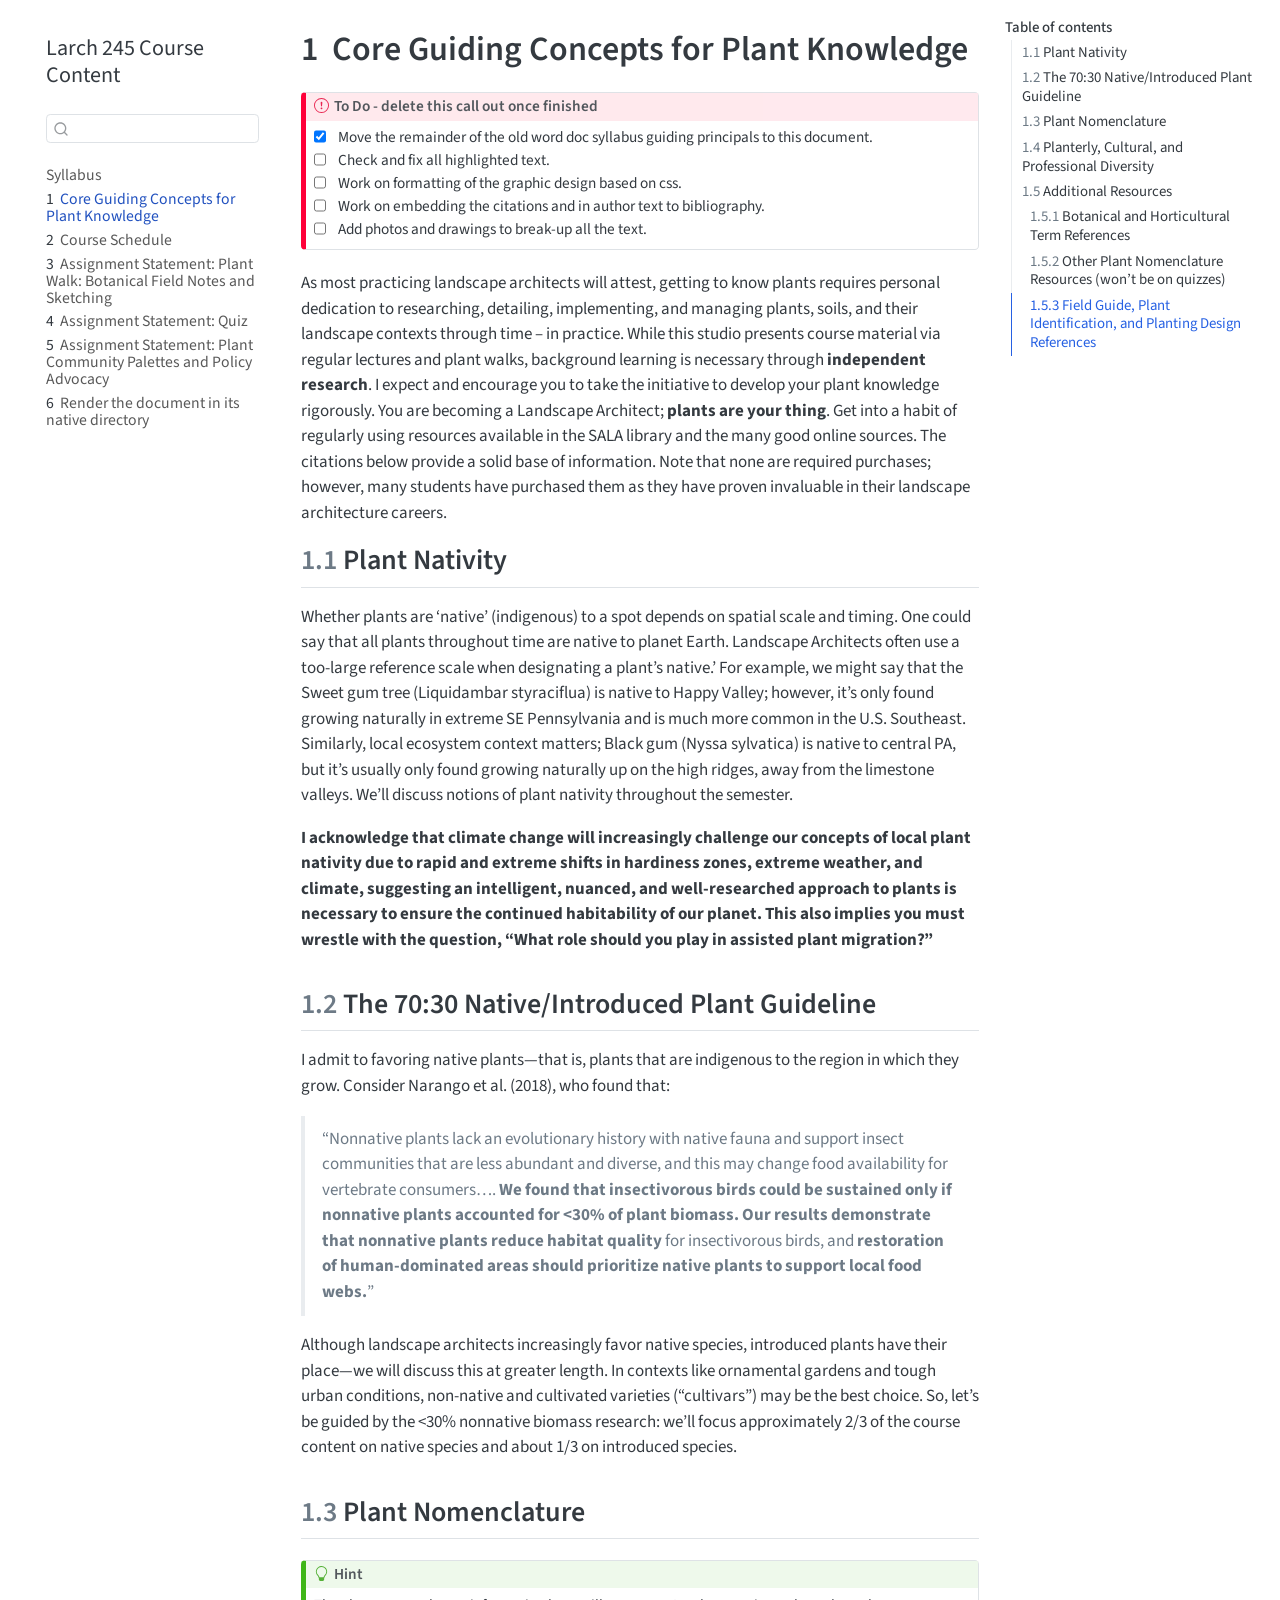
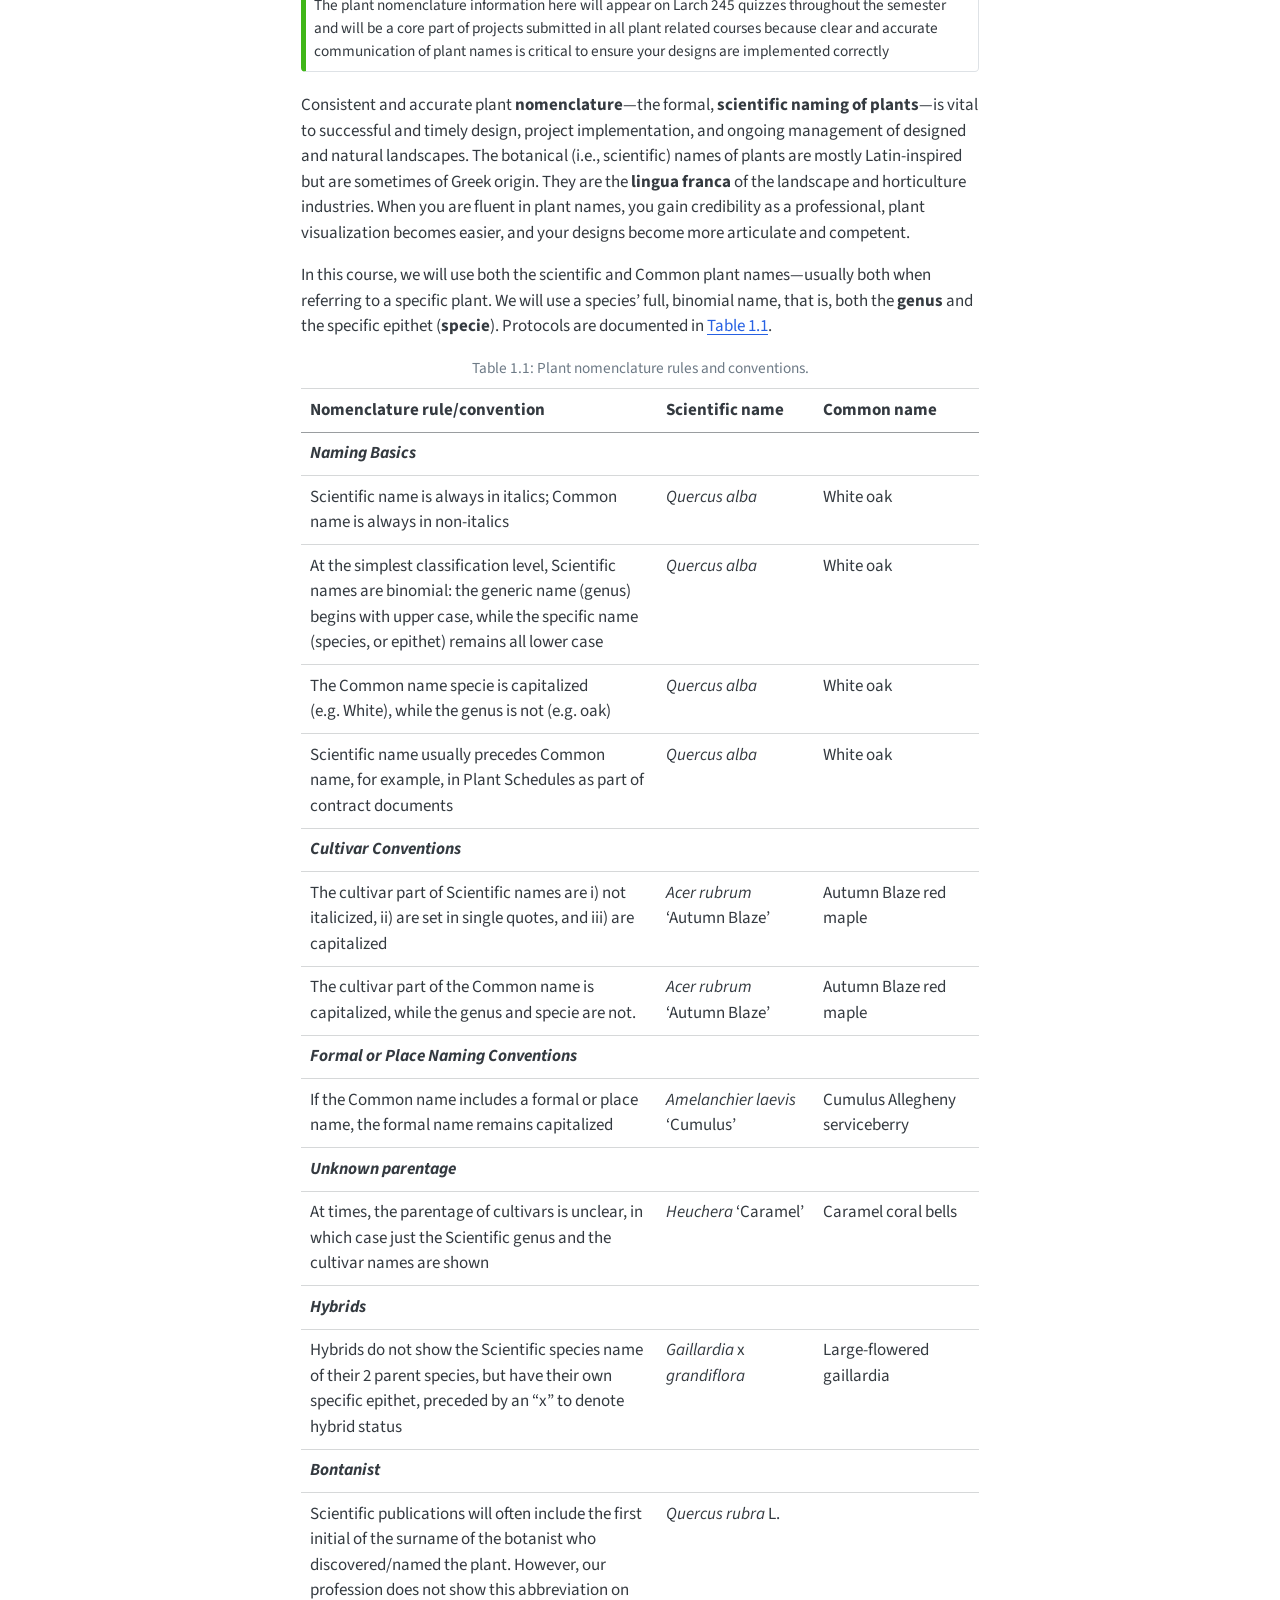
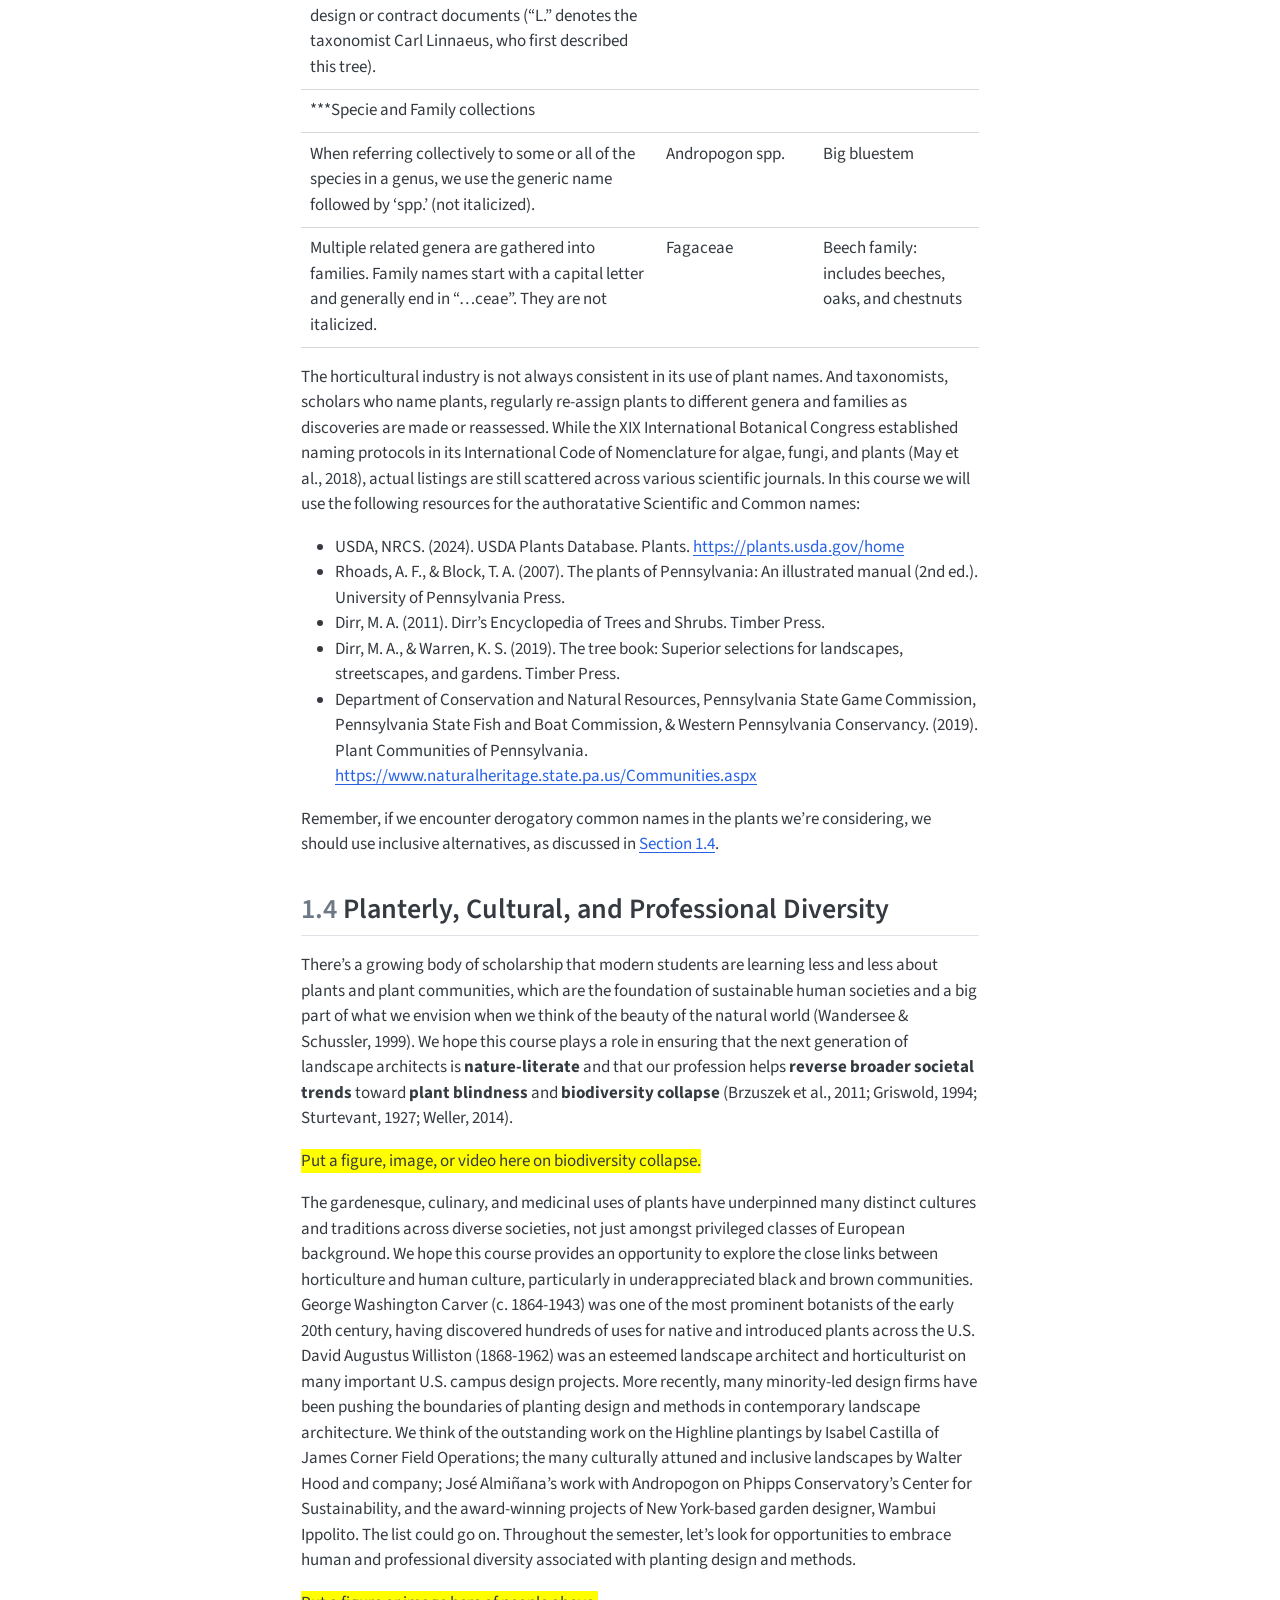
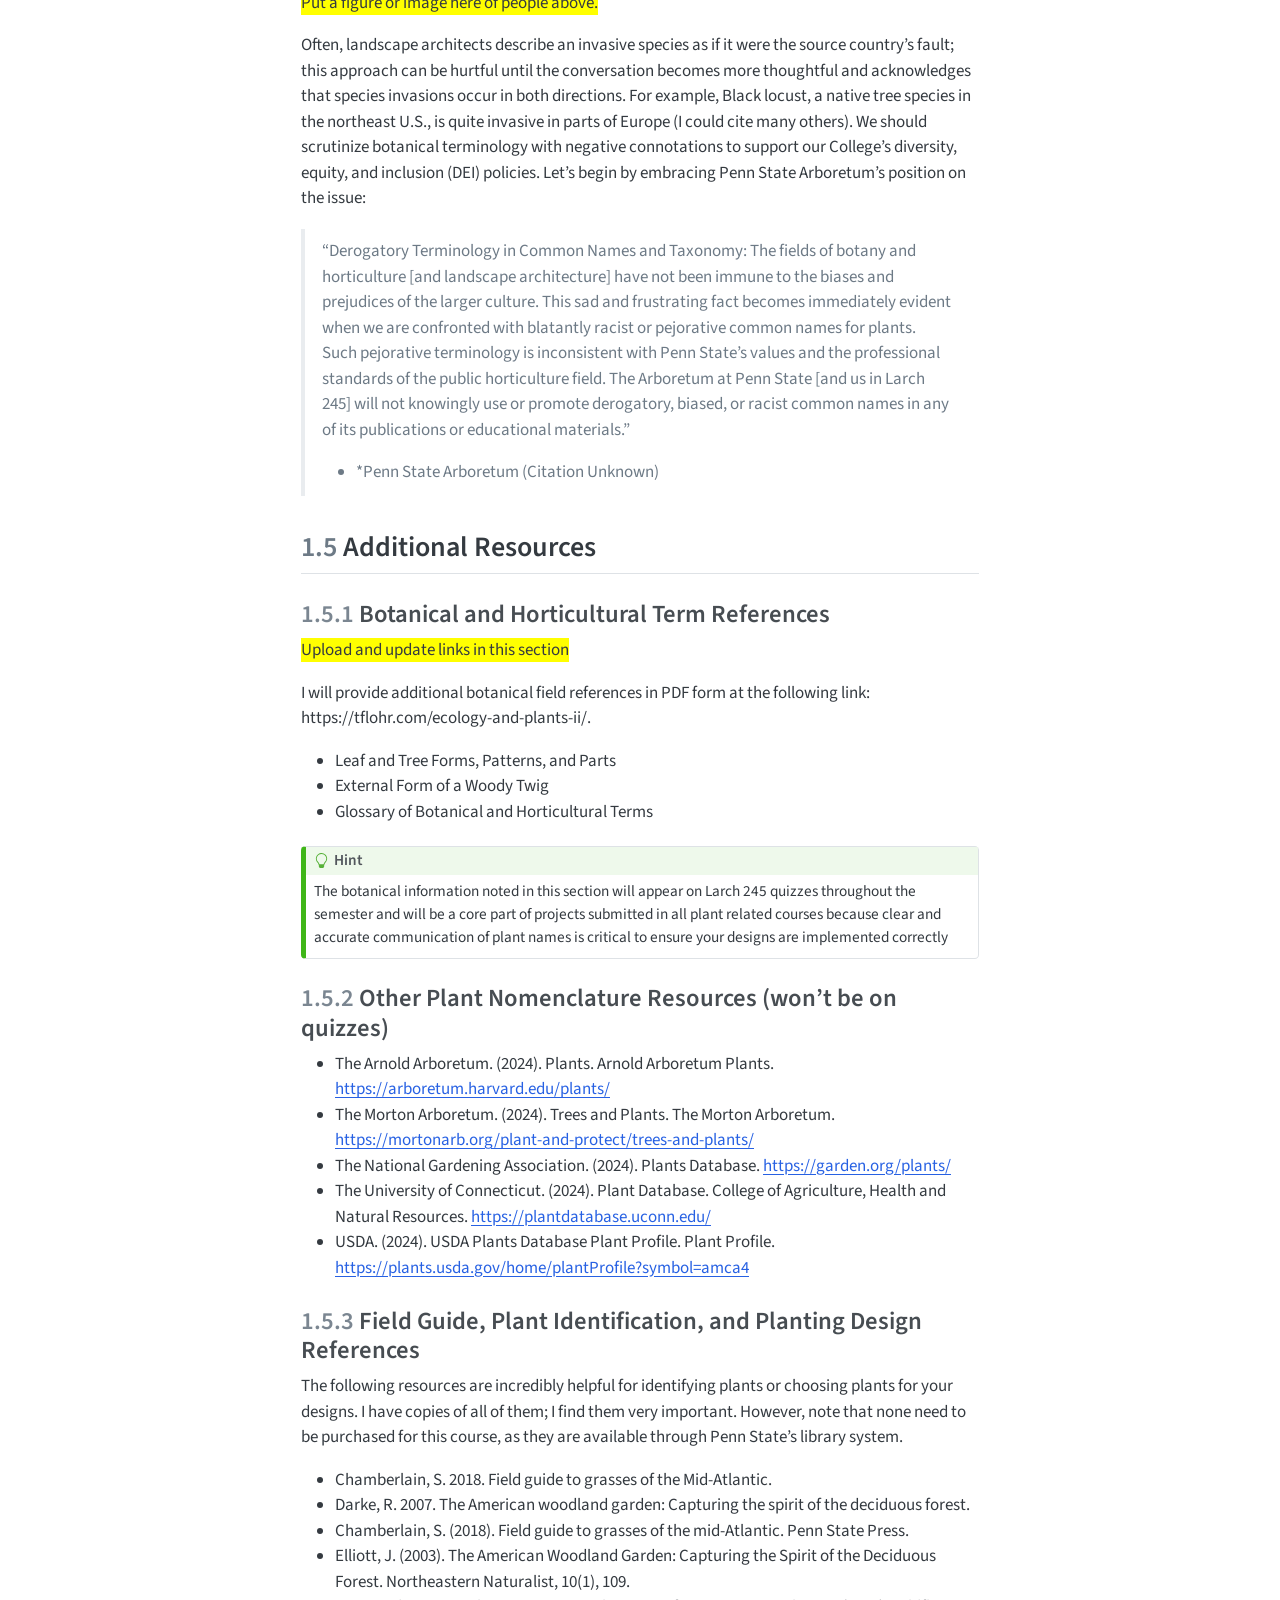
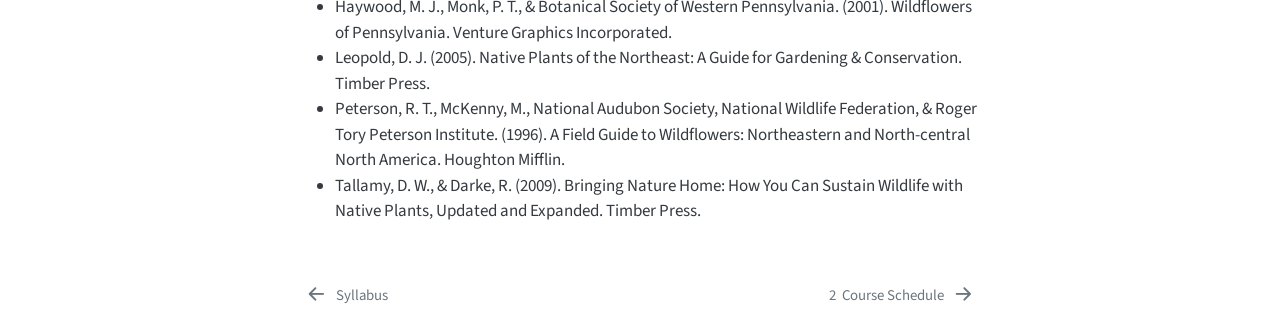
==== docs/01_core_plant_concepts.html @ ad5a3988 "Updated the gitignore to remove the docs folder" ====
<!DOCTYPE html>
<html xmlns="http://www.w3.org/1999/xhtml" lang="en" xml:lang="en"><head>

<meta charset="utf-8">
<meta name="generator" content="quarto-1.7.32">

<meta name="viewport" content="width=device-width, initial-scale=1.0, user-scalable=yes">


<title>1&nbsp; Core Guiding Concepts for Plant Knowledge – Larch 245: Ecology and Plants II (Fall 2026)</title>
<style>
code{white-space: pre-wrap;}
span.smallcaps{font-variant: small-caps;}
div.columns{display: flex; gap: min(4vw, 1.5em);}
div.column{flex: auto; overflow-x: auto;}
div.hanging-indent{margin-left: 1.5em; text-indent: -1.5em;}
ul.task-list{list-style: none;}
ul.task-list li input[type="checkbox"] {
  width: 0.8em;
  margin: 0 0.8em 0.2em -1em; /* quarto-specific, see https://github.com/quarto-dev/quarto-cli/issues/4556 */ 
  vertical-align: middle;
}
</style>


<script src="site_libs/quarto-nav/quarto-nav.js"></script>
<script src="site_libs/quarto-nav/headroom.min.js"></script>
<script src="site_libs/clipboard/clipboard.min.js"></script>
<script src="site_libs/quarto-search/autocomplete.umd.js"></script>
<script src="site_libs/quarto-search/fuse.min.js"></script>
<script src="site_libs/quarto-search/quarto-search.js"></script>
<meta name="quarto:offset" content="./">
<link href="./02_schedule.html" rel="next">
<link href="./index.html" rel="prev">
<script src="site_libs/quarto-html/quarto.js" type="module"></script>
<script src="site_libs/quarto-html/tabsets/tabsets.js" type="module"></script>
<script src="site_libs/quarto-html/popper.min.js"></script>
<script src="site_libs/quarto-html/tippy.umd.min.js"></script>
<script src="site_libs/quarto-html/anchor.min.js"></script>
<link href="site_libs/quarto-html/tippy.css" rel="stylesheet">
<link href="site_libs/quarto-html/quarto-syntax-highlighting-37eea08aefeeee20ff55810ff984fec1.css" rel="stylesheet" id="quarto-text-highlighting-styles">
<script src="site_libs/bootstrap/bootstrap.min.js"></script>
<link href="site_libs/bootstrap/bootstrap-icons.css" rel="stylesheet">
<link href="site_libs/bootstrap/bootstrap-485d01fc63b59abcd3ee1bf1e8e2748d.min.css" rel="stylesheet" append-hash="true" id="quarto-bootstrap" data-mode="light">
<script id="quarto-search-options" type="application/json">{
  "location": "sidebar",
  "copy-button": false,
  "collapse-after": 3,
  "panel-placement": "start",
  "type": "textbox",
  "limit": 50,
  "keyboard-shortcut": [
    "f",
    "/",
    "s"
  ],
  "show-item-context": false,
  "language": {
    "search-no-results-text": "No results",
    "search-matching-documents-text": "matching documents",
    "search-copy-link-title": "Copy link to search",
    "search-hide-matches-text": "Hide additional matches",
    "search-more-match-text": "more match in this document",
    "search-more-matches-text": "more matches in this document",
    "search-clear-button-title": "Clear",
    "search-text-placeholder": "",
    "search-detached-cancel-button-title": "Cancel",
    "search-submit-button-title": "Submit",
    "search-label": "Search"
  }
}</script>


</head>

<body class="nav-sidebar floating quarto-light">

<div id="quarto-search-results"></div>
  <header id="quarto-header" class="headroom fixed-top">
  <nav class="quarto-secondary-nav">
    <div class="container-fluid d-flex">
      <button type="button" class="quarto-btn-toggle btn" data-bs-toggle="collapse" role="button" data-bs-target=".quarto-sidebar-collapse-item" aria-controls="quarto-sidebar" aria-expanded="false" aria-label="Toggle sidebar navigation" onclick="if (window.quartoToggleHeadroom) { window.quartoToggleHeadroom(); }">
        <i class="bi bi-layout-text-sidebar-reverse"></i>
      </button>
        <nav class="quarto-page-breadcrumbs" aria-label="breadcrumb"><ol class="breadcrumb"><li class="breadcrumb-item"><a href="./01_core_plant_concepts.html"><span class="chapter-number">1</span>&nbsp; <span class="chapter-title">Core Guiding Concepts for Plant Knowledge</span></a></li></ol></nav>
        <a class="flex-grow-1" role="navigation" data-bs-toggle="collapse" data-bs-target=".quarto-sidebar-collapse-item" aria-controls="quarto-sidebar" aria-expanded="false" aria-label="Toggle sidebar navigation" onclick="if (window.quartoToggleHeadroom) { window.quartoToggleHeadroom(); }">      
        </a>
      <button type="button" class="btn quarto-search-button" aria-label="Search" onclick="window.quartoOpenSearch();">
        <i class="bi bi-search"></i>
      </button>
    </div>
  </nav>
</header>
<!-- content -->
<div id="quarto-content" class="quarto-container page-columns page-rows-contents page-layout-article">
<!-- sidebar -->
  <nav id="quarto-sidebar" class="sidebar collapse collapse-horizontal quarto-sidebar-collapse-item sidebar-navigation floating overflow-auto">
    <div class="pt-lg-2 mt-2 text-left sidebar-header">
    <div class="sidebar-title mb-0 py-0">
      <a href="./">Larch 245 Course Content</a> 
    </div>
      </div>
        <div class="mt-2 flex-shrink-0 align-items-center">
        <div class="sidebar-search">
        <div id="quarto-search" class="" title="Search"></div>
        </div>
        </div>
    <div class="sidebar-menu-container"> 
    <ul class="list-unstyled mt-1">
        <li class="sidebar-item">
  <div class="sidebar-item-container"> 
  <a href="./index.html" class="sidebar-item-text sidebar-link">
 <span class="menu-text">Syllabus</span></a>
  </div>
</li>
        <li class="sidebar-item">
  <div class="sidebar-item-container"> 
  <a href="./01_core_plant_concepts.html" class="sidebar-item-text sidebar-link active">
 <span class="menu-text"><span class="chapter-number">1</span>&nbsp; <span class="chapter-title">Core Guiding Concepts for Plant Knowledge</span></span></a>
  </div>
</li>
        <li class="sidebar-item">
  <div class="sidebar-item-container"> 
  <a href="./02_schedule.html" class="sidebar-item-text sidebar-link">
 <span class="menu-text"><span class="chapter-number">2</span>&nbsp; <span class="chapter-title">Course Schedule</span></span></a>
  </div>
</li>
        <li class="sidebar-item">
  <div class="sidebar-item-container"> 
  <a href="./03_assignment_statement_plant_walk.html" class="sidebar-item-text sidebar-link">
 <span class="menu-text"><span class="chapter-number">3</span>&nbsp; <span class="chapter-title">Assignment Statement: Plant Walk: Botanical Field Notes and Sketching</span></span></a>
  </div>
</li>
        <li class="sidebar-item">
  <div class="sidebar-item-container"> 
  <a href="./04_assignment_statement_quiz.html" class="sidebar-item-text sidebar-link">
 <span class="menu-text"><span class="chapter-number">4</span>&nbsp; <span class="chapter-title">Assignment Statement: Quiz</span></span></a>
  </div>
</li>
        <li class="sidebar-item">
  <div class="sidebar-item-container"> 
  <a href="./05_assignment_statement_plant_palette.html" class="sidebar-item-text sidebar-link">
 <span class="menu-text"><span class="chapter-number">5</span>&nbsp; <span class="chapter-title">Assignment Statement: Plant Community Palettes and Policy Advocacy</span></span></a>
  </div>
</li>
        <li class="sidebar-item">
  <div class="sidebar-item-container"> 
  <a href="./06_lecture_field_notes_and_sketching.html" class="sidebar-item-text sidebar-link">
 <span class="menu-text"><span class="chapter-number">6</span>&nbsp; <span class="chapter-title">Render the document in its native directory</span></span></a>
  </div>
</li>
    </ul>
    </div>
</nav>
<div id="quarto-sidebar-glass" class="quarto-sidebar-collapse-item" data-bs-toggle="collapse" data-bs-target=".quarto-sidebar-collapse-item"></div>
<!-- margin-sidebar -->
    <div id="quarto-margin-sidebar" class="sidebar margin-sidebar">
        <nav id="TOC" role="doc-toc" class="toc-active">
    <h2 id="toc-title">Table of contents</h2>
   
  <ul>
  <li><a href="#plant-nativity" id="toc-plant-nativity" class="nav-link active" data-scroll-target="#plant-nativity"><span class="header-section-number">1.1</span> Plant Nativity</a></li>
  <li><a href="#the-7030-nativeintroduced-plant-guideline" id="toc-the-7030-nativeintroduced-plant-guideline" class="nav-link" data-scroll-target="#the-7030-nativeintroduced-plant-guideline"><span class="header-section-number">1.2</span> The 70:30 Native/Introduced Plant Guideline</a></li>
  <li><a href="#plant-nomenclature" id="toc-plant-nomenclature" class="nav-link" data-scroll-target="#plant-nomenclature"><span class="header-section-number">1.3</span> Plant Nomenclature</a></li>
  <li><a href="#sec-dei" id="toc-sec-dei" class="nav-link" data-scroll-target="#sec-dei"><span class="header-section-number">1.4</span> Planterly, Cultural, and Professional Diversity</a></li>
  <li><a href="#additional-resources" id="toc-additional-resources" class="nav-link" data-scroll-target="#additional-resources"><span class="header-section-number">1.5</span> Additional Resources</a>
  <ul class="collapse">
  <li><a href="#botanical-and-horticultural-term-references" id="toc-botanical-and-horticultural-term-references" class="nav-link" data-scroll-target="#botanical-and-horticultural-term-references"><span class="header-section-number">1.5.1</span> Botanical and Horticultural Term References</a></li>
  <li><a href="#other-plant-nomenclature-resources-wont-be-on-quizzes" id="toc-other-plant-nomenclature-resources-wont-be-on-quizzes" class="nav-link" data-scroll-target="#other-plant-nomenclature-resources-wont-be-on-quizzes"><span class="header-section-number">1.5.2</span> Other Plant Nomenclature Resources (won’t be on quizzes)</a></li>
  <li><a href="#field-guide-plant-identification-and-planting-design-references" id="toc-field-guide-plant-identification-and-planting-design-references" class="nav-link" data-scroll-target="#field-guide-plant-identification-and-planting-design-references"><span class="header-section-number">1.5.3</span> Field Guide, Plant Identification, and Planting Design References</a></li>
  </ul></li>
  </ul>
</nav>
    </div>
<!-- main -->
<main class="content" id="quarto-document-content">

<header id="title-block-header" class="quarto-title-block default">
<div class="quarto-title">
<h1 class="title"><span class="chapter-number">1</span>&nbsp; <span class="chapter-title">Core Guiding Concepts for Plant Knowledge</span></h1>
</div>



<div class="quarto-title-meta">

    
  
    
  </div>
  


</header>


<!-- 01_core_plant_concepts.qmd -->
<div class="callout callout-style-default callout-important callout-titled">
<div class="callout-header d-flex align-content-center">
<div class="callout-icon-container">
<i class="callout-icon"></i>
</div>
<div class="callout-title-container flex-fill">
To Do - delete this call out once finished
</div>
</div>
<div class="callout-body-container callout-body">
<ul class="task-list">
<li><label><input type="checkbox" checked="">Move the remainder of the old word doc syllabus guiding principals to this document.</label></li>
<li><label><input type="checkbox">Check and fix all highlighted text.</label></li>
<li><label><input type="checkbox">Work on formatting of the graphic design based on css.</label></li>
<li><label><input type="checkbox">Work on embedding the citations and in author text to bibliography.</label></li>
<li><label><input type="checkbox">Add photos and drawings to break-up all the text.</label></li>
</ul>
</div>
</div>
<p>As most practicing landscape architects will attest, getting to know plants requires personal dedication to researching, detailing, implementing, and managing plants, soils, and their landscape contexts through time – in practice. While this studio presents course material via regular lectures and plant walks, background learning is necessary through <strong>independent research</strong>. I expect and encourage you to take the initiative to develop your plant knowledge rigorously. You are becoming a Landscape Architect; <strong>plants are your thing</strong>. Get into a habit of regularly using resources available in the SALA library and the many good online sources. The citations below provide a solid base of information. Note that none are required purchases; however, many students have purchased them as they have proven invaluable in their landscape architecture careers.</p>
<section id="plant-nativity" class="level2" data-number="1.1">
<h2 data-number="1.1" class="anchored" data-anchor-id="plant-nativity"><span class="header-section-number">1.1</span> Plant Nativity</h2>
<p>Whether plants are ‘native’ (indigenous) to a spot depends on spatial scale and timing. One could say that all plants throughout time are native to planet Earth. Landscape Architects often use a too-large reference scale when designating a plant’s native.’ For example, we might say that the Sweet gum tree (Liquidambar styraciflua) is native to Happy Valley; however, it’s only found growing naturally in extreme SE Pennsylvania and is much more common in the U.S. Southeast. Similarly, local ecosystem context matters; Black gum (Nyssa sylvatica) is native to central PA, but it’s usually only found growing naturally up on the high ridges, away from the limestone valleys. We’ll discuss notions of plant nativity throughout the semester.</p>
<p><strong>I acknowledge that climate change will increasingly challenge our concepts of local plant nativity due to rapid and extreme shifts in hardiness zones, extreme weather, and climate, suggesting an intelligent, nuanced, and well-researched approach to plants is necessary to ensure the continued habitability of our planet. This also implies you must wrestle with the question, “What role should you play in assisted plant migration?”</strong></p>
</section>
<section id="the-7030-nativeintroduced-plant-guideline" class="level2" data-number="1.2">
<h2 data-number="1.2" class="anchored" data-anchor-id="the-7030-nativeintroduced-plant-guideline"><span class="header-section-number">1.2</span> The 70:30 Native/Introduced Plant Guideline</h2>
<p>I admit to favoring native plants—that is, plants that are indigenous to the region in which they grow. Consider Narango et al.&nbsp;(2018), who found that:</p>
<blockquote class="blockquote">
<p>“Nonnative plants lack an evolutionary history with native fauna and support insect communities that are less abundant and diverse, and this may change food availability for vertebrate consumers…. <strong>We found that insectivorous birds could be sustained only if nonnative plants accounted for &lt;30% of plant biomass.</strong> <strong>Our results demonstrate that nonnative plants reduce habitat quality</strong> for insectivorous birds, and <strong>restoration of human-dominated areas should prioritize native plants to support local food webs.</strong>”</p>
</blockquote>
<p>Although landscape architects increasingly favor native species, introduced plants have their place—we will discuss this at greater length. In contexts like ornamental gardens and tough urban conditions, non-native and cultivated varieties (“cultivars”) may be the best choice. So, let’s be guided by the &lt;30% nonnative biomass research: we’ll focus approximately 2/3 of the course content on native species and about 1/3 on introduced species.</p>
</section>
<section id="plant-nomenclature" class="level2" data-number="1.3">
<h2 data-number="1.3" class="anchored" data-anchor-id="plant-nomenclature"><span class="header-section-number">1.3</span> Plant Nomenclature</h2>
<div class="callout callout-style-default callout-tip callout-titled">
<div class="callout-header d-flex align-content-center">
<div class="callout-icon-container">
<i class="callout-icon"></i>
</div>
<div class="callout-title-container flex-fill">
Hint
</div>
</div>
<div class="callout-body-container callout-body">
<p>The plant nomenclature information here will appear on Larch 245 quizzes throughout the semester and will be a core part of projects submitted in all plant related courses because clear and accurate communication of plant names is critical to ensure your designs are implemented correctly</p>
</div>
</div>
<p>Consistent and accurate plant <strong>nomenclature</strong>—the formal, <strong>scientific naming of plants</strong>—is vital to successful and timely design, project implementation, and ongoing management of designed and natural landscapes. The botanical (i.e., scientific) names of plants are mostly Latin-inspired but are sometimes of Greek origin. They are the <strong>lingua franca</strong> of the landscape and horticulture industries. When you are fluent in plant names, you gain credibility as a professional, plant visualization becomes easier, and your designs become more articulate and competent.</p>
<p>In this course, we will use both the scientific and Common plant names—usually both when referring to a specific plant. We will use a species’ full, binomial name, that is, both the <strong>genus</strong> and the specific epithet (<strong>specie</strong>). Protocols are documented in <a href="#tbl-nomenclature_conventions" class="quarto-xref">Table&nbsp;<span>1.1</span></a>.</p>
<div id="tbl-nomenclature_conventions" class="quarto-float quarto-figure quarto-figure-center anchored">
<figure class="quarto-float quarto-float-tbl figure">
<figcaption class="quarto-float-caption-top quarto-float-caption quarto-float-tbl" id="tbl-nomenclature_conventions-caption-0ceaefa1-69ba-4598-a22c-09a6ac19f8ca">
Table&nbsp;1.1: Plant nomenclature rules and conventions.
</figcaption>
<div aria-describedby="tbl-nomenclature_conventions-caption-0ceaefa1-69ba-4598-a22c-09a6ac19f8ca">
<table class="caption-top table">
<colgroup>
<col style="width: 52%">
<col style="width: 23%">
<col style="width: 24%">
</colgroup>
<thead>
<tr class="header">
<th style="text-align: left;">Nomenclature rule/convention</th>
<th style="text-align: left;">Scientific name</th>
<th style="text-align: left;">Common name</th>
</tr>
</thead>
<tbody>
<tr class="odd">
<td style="text-align: left;"><strong><em>Naming Basics</em></strong></td>
<td style="text-align: left;"></td>
<td style="text-align: left;"></td>
</tr>
<tr class="even">
<td style="text-align: left;">Scientific name is always in italics; Common name is always in non-italics</td>
<td style="text-align: left;"><em>Quercus alba</em></td>
<td style="text-align: left;">White oak</td>
</tr>
<tr class="odd">
<td style="text-align: left;">At the simplest classification level, Scientific names are binomial: the generic name (genus) begins with upper case, while the specific name (species, or epithet) remains all lower case</td>
<td style="text-align: left;"><em>Quercus alba</em></td>
<td style="text-align: left;">White oak</td>
</tr>
<tr class="even">
<td style="text-align: left;">The Common name specie is capitalized (e.g.&nbsp;White), while the genus is not (e.g.&nbsp;oak)</td>
<td style="text-align: left;"><em>Quercus alba</em></td>
<td style="text-align: left;">White oak</td>
</tr>
<tr class="odd">
<td style="text-align: left;">Scientific name usually precedes Common name, for example, in Plant Schedules as part of contract documents</td>
<td style="text-align: left;"><em>Quercus alba</em></td>
<td style="text-align: left;">White oak</td>
</tr>
<tr class="even">
<td style="text-align: left;"><strong><em>Cultivar Conventions</em></strong></td>
<td style="text-align: left;"></td>
<td style="text-align: left;"></td>
</tr>
<tr class="odd">
<td style="text-align: left;">The cultivar part of Scientific names are i) not italicized, ii) are set in single quotes, and iii) are capitalized</td>
<td style="text-align: left;"><em>Acer rubrum</em> ‘Autumn Blaze’</td>
<td style="text-align: left;">Autumn Blaze red maple</td>
</tr>
<tr class="even">
<td style="text-align: left;">The cultivar part of the Common name is capitalized, while the genus and specie are not.</td>
<td style="text-align: left;"><em>Acer rubrum</em> ‘Autumn Blaze’</td>
<td style="text-align: left;">Autumn Blaze red maple</td>
</tr>
<tr class="odd">
<td style="text-align: left;"><strong><em>Formal or Place Naming Conventions</em></strong></td>
<td style="text-align: left;"></td>
<td style="text-align: left;"></td>
</tr>
<tr class="even">
<td style="text-align: left;">If the Common name includes a formal or place name, the formal name remains capitalized</td>
<td style="text-align: left;"><em>Amelanchier laevis</em> ‘Cumulus’</td>
<td style="text-align: left;">Cumulus Allegheny serviceberry</td>
</tr>
<tr class="odd">
<td style="text-align: left;"><strong><em>Unknown parentage</em></strong></td>
<td style="text-align: left;"></td>
<td style="text-align: left;"></td>
</tr>
<tr class="even">
<td style="text-align: left;">At times, the parentage of cultivars is unclear, in which case just the Scientific genus and the cultivar names are shown</td>
<td style="text-align: left;"><em>Heuchera</em> ‘Caramel’</td>
<td style="text-align: left;">Caramel coral bells</td>
</tr>
<tr class="odd">
<td style="text-align: left;"><strong><em>Hybrids</em></strong></td>
<td style="text-align: left;"></td>
<td style="text-align: left;"></td>
</tr>
<tr class="even">
<td style="text-align: left;">Hybrids do not show the Scientific species name of their 2 parent species, but have their own specific epithet, preceded by an “x” to denote hybrid status</td>
<td style="text-align: left;"><em>Gaillardia</em> x <em>grandiflora</em></td>
<td style="text-align: left;">Large-flowered gaillardia</td>
</tr>
<tr class="odd">
<td style="text-align: left;"><strong><em>Bontanist</em></strong></td>
<td style="text-align: left;"></td>
<td style="text-align: left;"></td>
</tr>
<tr class="even">
<td style="text-align: left;">Scientific publications will often include the first initial of the surname of the botanist who discovered/named the plant. However, our profession does not show this abbreviation on design or contract documents (“L.” denotes the taxonomist Carl Linnaeus, who first described this tree).</td>
<td style="text-align: left;"><em>Quercus rubra</em> L.</td>
<td style="text-align: left;"></td>
</tr>
<tr class="odd">
<td style="text-align: left;">***Specie and Family collections</td>
<td style="text-align: left;"></td>
<td style="text-align: left;"></td>
</tr>
<tr class="even">
<td style="text-align: left;">When referring collectively to some or all of the species in a genus, we use the generic name followed by ‘spp.’ (not italicized).</td>
<td style="text-align: left;">Andropogon spp.</td>
<td style="text-align: left;">Big bluestem</td>
</tr>
<tr class="odd">
<td style="text-align: left;">Multiple related genera are gathered into families. Family names start with a capital letter and generally end in “…ceae”. They are not italicized.</td>
<td style="text-align: left;">Fagaceae</td>
<td style="text-align: left;">Beech family: includes beeches, oaks, and chestnuts</td>
</tr>
</tbody>
</table>
</div>
</figure>
</div>
<p>The horticultural industry is not always consistent in its use of plant names. And taxonomists, scholars who name plants, regularly re-assign plants to different genera and families as discoveries are made or reassessed. While the XIX International Botanical Congress established naming protocols in its International Code of Nomenclature for algae, fungi, and plants (May et al., 2018), actual listings are still scattered across various scientific journals. In this course we will use the following resources for the authoratative Scientific and Common names:</p>
<ul>
<li>USDA, NRCS. (2024). USDA Plants Database. Plants. <a href="https://plants.usda.gov/home" target="_blank">https://plants.usda.gov/home</a></li>
<li>Rhoads, A. F., &amp; Block, T. A. (2007). The plants of Pennsylvania: An illustrated manual (2nd ed.). University of Pennsylvania Press.</li>
<li>Dirr, M. A. (2011). Dirr’s Encyclopedia of Trees and Shrubs. Timber Press.</li>
<li>Dirr, M. A., &amp; Warren, K. S. (2019). The tree book: Superior selections for landscapes, streetscapes, and gardens. Timber Press.</li>
<li>Department of Conservation and Natural Resources, Pennsylvania State Game Commission, Pennsylvania State Fish and Boat Commission, &amp; Western Pennsylvania Conservancy. (2019). Plant Communities of Pennsylvania. <a href="https://www.naturalheritage.state.pa.us/Communities.aspx" target="_blank">https://www.naturalheritage.state.pa.us/Communities.aspx</a></li>
</ul>
<p>Remember, if we encounter derogatory common names in the plants we’re considering, we should use inclusive alternatives, as discussed in <a href="#sec-dei" class="quarto-xref"><span>Section 1.4</span></a>.</p>
</section>
<section id="sec-dei" class="level2" data-number="1.4">
<h2 data-number="1.4" class="anchored" data-anchor-id="sec-dei"><span class="header-section-number">1.4</span> Planterly, Cultural, and Professional Diversity</h2>
<p>There’s a growing body of scholarship that modern students are learning less and less about plants and plant communities, which are the foundation of sustainable human societies and a big part of what we envision when we think of the beauty of the natural world (Wandersee &amp; Schussler, 1999). We hope this course plays a role in ensuring that the next generation of landscape architects is <strong>nature-literate</strong> and that our profession helps <strong>reverse broader societal trends</strong> toward <strong>plant blindness</strong> and <strong>biodiversity collapse</strong> (Brzuszek et al., 2011; Griswold, 1994; Sturtevant, 1927; Weller, 2014).</p>
<p><span style="background-color: yellow;">Put a figure, image, or video here on biodiversity collapse.</span></p>
<p>The gardenesque, culinary, and medicinal uses of plants have underpinned many distinct cultures and traditions across diverse societies, not just amongst privileged classes of European background. We hope this course provides an opportunity to explore the close links between horticulture and human culture, particularly in underappreciated black and brown communities. George Washington Carver (c.&nbsp;1864-1943) was one of the most prominent botanists of the early 20th century, having discovered hundreds of uses for native and introduced plants across the U.S. David Augustus Williston (1868-1962) was an esteemed landscape architect and horticulturist on many important U.S. campus design projects. More recently, many minority-led design firms have been pushing the boundaries of planting design and methods in contemporary landscape architecture. We think of the outstanding work on the Highline plantings by Isabel Castilla of James Corner Field Operations; the many culturally attuned and inclusive landscapes by Walter Hood and company; José Almiñana’s work with Andropogon on Phipps Conservatory’s Center for Sustainability, and the award-winning projects of New York-based garden designer, Wambui Ippolito. The list could go on. Throughout the semester, let’s look for opportunities to embrace human and professional diversity associated with planting design and methods.</p>
<p><span style="background-color: yellow;">Put a figure or image here of people above.</span></p>
<p>Often, landscape architects describe an invasive species as if it were the source country’s fault; this approach can be hurtful until the conversation becomes more thoughtful and acknowledges that species invasions occur in both directions. For example, Black locust, a native tree species in the northeast U.S., is quite invasive in parts of Europe (I could cite many others). We should scrutinize botanical terminology with negative connotations to support our College’s diversity, equity, and inclusion (DEI) policies. Let’s begin by embracing Penn State Arboretum’s position on the issue:</p>
<blockquote class="blockquote">
<p>“Derogatory Terminology in Common Names and Taxonomy: The fields of botany and horticulture [and landscape architecture] have not been immune to the biases and prejudices of the larger culture. This sad and frustrating fact becomes immediately evident when we are confronted with blatantly racist or pejorative common names for plants. Such pejorative terminology is inconsistent with Penn State’s values and the professional standards of the public horticulture field. The Arboretum at Penn State [and us in Larch 245] will not knowingly use or promote derogatory, biased, or racist common names in any of its publications or educational materials.”</p>
<ul>
<li>*Penn State Arboretum (Citation Unknown)</li>
</ul>
</blockquote>
</section>
<section id="additional-resources" class="level2" data-number="1.5">
<h2 data-number="1.5" class="anchored" data-anchor-id="additional-resources"><span class="header-section-number">1.5</span> Additional Resources</h2>
<section id="botanical-and-horticultural-term-references" class="level3" data-number="1.5.1">
<h3 data-number="1.5.1" class="anchored" data-anchor-id="botanical-and-horticultural-term-references"><span class="header-section-number">1.5.1</span> Botanical and Horticultural Term References</h3>
<p><span style="background-color: yellow;">Upload and update links in this section</span></p>
<p>I will provide additional botanical field references in PDF form at the following link: https://tflohr.com/ecology-and-plants-ii/.</p>
<ul>
<li>Leaf and Tree Forms, Patterns, and Parts</li>
<li>External Form of a Woody Twig</li>
<li>Glossary of Botanical and Horticultural Terms</li>
</ul>
<div class="callout callout-style-default callout-tip callout-titled">
<div class="callout-header d-flex align-content-center">
<div class="callout-icon-container">
<i class="callout-icon"></i>
</div>
<div class="callout-title-container flex-fill">
Hint
</div>
</div>
<div class="callout-body-container callout-body">
<p>The botanical information noted in this section will appear on Larch 245 quizzes throughout the semester and will be a core part of projects submitted in all plant related courses because clear and accurate communication of plant names is critical to ensure your designs are implemented correctly</p>
</div>
</div>
</section>
<section id="other-plant-nomenclature-resources-wont-be-on-quizzes" class="level3" data-number="1.5.2">
<h3 data-number="1.5.2" class="anchored" data-anchor-id="other-plant-nomenclature-resources-wont-be-on-quizzes"><span class="header-section-number">1.5.2</span> Other Plant Nomenclature Resources (won’t be on quizzes)</h3>
<ul>
<li>The Arnold Arboretum. (2024). Plants. Arnold Arboretum Plants. <a href="https://arboretum.harvard.edu/plants/" target="_blank">https://arboretum.harvard.edu/plants/</a></li>
<li>The Morton Arboretum. (2024). Trees and Plants. The Morton Arboretum. <a href="https://mortonarb.org/plant-and-protect/trees-and-plants/" target="_blank">https://mortonarb.org/plant-and-protect/trees-and-plants/</a></li>
<li>The National Gardening Association. (2024). Plants Database. <a href="https://garden.org/plants/" target="_blank">https://garden.org/plants/</a></li>
<li>The University of Connecticut. (2024). Plant Database. College of Agriculture, Health and Natural Resources. <a href="https://plantdatabase.uconn.edu/" target="_blank">https://plantdatabase.uconn.edu/</a></li>
<li>USDA. (2024). USDA Plants Database Plant Profile. Plant Profile. <a href="https://plants.usda.gov/home/plantProfile?symbol=amca4" target="_blanks">https://plants.usda.gov/home/plantProfile?symbol=amca4</a></li>
</ul>
</section>
<section id="field-guide-plant-identification-and-planting-design-references" class="level3" data-number="1.5.3">
<h3 data-number="1.5.3" class="anchored" data-anchor-id="field-guide-plant-identification-and-planting-design-references"><span class="header-section-number">1.5.3</span> Field Guide, Plant Identification, and Planting Design References</h3>
<p>The following resources are incredibly helpful for identifying plants or choosing plants for your designs. I have copies of all of them; I find them very important. However, note that none need to be purchased for this course, as they are available through Penn State’s library system.</p>
<ul>
<li>Chamberlain, S. 2018. Field guide to grasses of the Mid-Atlantic.</li>
<li>Darke, R. 2007. The American woodland garden: Capturing the spirit of the deciduous forest.</li>
<li>Chamberlain, S. (2018). Field guide to grasses of the mid-Atlantic. Penn State Press.</li>
<li>Elliott, J. (2003). The American Woodland Garden: Capturing the Spirit of the Deciduous Forest. Northeastern Naturalist, 10(1), 109.</li>
<li>Haywood, M. J., Monk, P. T., &amp; Botanical Society of Western Pennsylvania. (2001). Wildflowers of Pennsylvania. Venture Graphics Incorporated.</li>
<li>Leopold, D. J. (2005). Native Plants of the Northeast: A Guide for Gardening &amp; Conservation. Timber Press.</li>
<li>Peterson, R. T., McKenny, M., National Audubon Society, National Wildlife Federation, &amp; Roger Tory Peterson Institute. (1996). A Field Guide to Wildflowers: Northeastern and North-central North America. Houghton Mifflin.</li>
<li>Tallamy, D. W., &amp; Darke, R. (2009). Bringing Nature Home: How You Can Sustain Wildlife with Native Plants, Updated and Expanded. Timber Press.</li>
</ul>


</section>
</section>

</main> <!-- /main -->
<script id="quarto-html-after-body" type="application/javascript">
  window.document.addEventListener("DOMContentLoaded", function (event) {
    const icon = "";
    const anchorJS = new window.AnchorJS();
    anchorJS.options = {
      placement: 'right',
      icon: icon
    };
    anchorJS.add('.anchored');
    const isCodeAnnotation = (el) => {
      for (const clz of el.classList) {
        if (clz.startsWith('code-annotation-')) {                     
          return true;
        }
      }
      return false;
    }
    const onCopySuccess = function(e) {
      // button target
      const button = e.trigger;
      // don't keep focus
      button.blur();
      // flash "checked"
      button.classList.add('code-copy-button-checked');
      var currentTitle = button.getAttribute("title");
      button.setAttribute("title", "Copied!");
      let tooltip;
      if (window.bootstrap) {
        button.setAttribute("data-bs-toggle", "tooltip");
        button.setAttribute("data-bs-placement", "left");
        button.setAttribute("data-bs-title", "Copied!");
        tooltip = new bootstrap.Tooltip(button, 
          { trigger: "manual", 
            customClass: "code-copy-button-tooltip",
            offset: [0, -8]});
        tooltip.show();    
      }
      setTimeout(function() {
        if (tooltip) {
          tooltip.hide();
          button.removeAttribute("data-bs-title");
          button.removeAttribute("data-bs-toggle");
          button.removeAttribute("data-bs-placement");
        }
        button.setAttribute("title", currentTitle);
        button.classList.remove('code-copy-button-checked');
      }, 1000);
      // clear code selection
      e.clearSelection();
    }
    const getTextToCopy = function(trigger) {
        const codeEl = trigger.previousElementSibling.cloneNode(true);
        for (const childEl of codeEl.children) {
          if (isCodeAnnotation(childEl)) {
            childEl.remove();
          }
        }
        return codeEl.innerText;
    }
    const clipboard = new window.ClipboardJS('.code-copy-button:not([data-in-quarto-modal])', {
      text: getTextToCopy
    });
    clipboard.on('success', onCopySuccess);
    if (window.document.getElementById('quarto-embedded-source-code-modal')) {
      const clipboardModal = new window.ClipboardJS('.code-copy-button[data-in-quarto-modal]', {
        text: getTextToCopy,
        container: window.document.getElementById('quarto-embedded-source-code-modal')
      });
      clipboardModal.on('success', onCopySuccess);
    }
      var localhostRegex = new RegExp(/^(?:http|https):\/\/localhost\:?[0-9]*\//);
      var mailtoRegex = new RegExp(/^mailto:/);
        var filterRegex = new RegExp('/' + window.location.host + '/');
      var isInternal = (href) => {
          return filterRegex.test(href) || localhostRegex.test(href) || mailtoRegex.test(href);
      }
      // Inspect non-navigation links and adorn them if external
     var links = window.document.querySelectorAll('a[href]:not(.nav-link):not(.navbar-brand):not(.toc-action):not(.sidebar-link):not(.sidebar-item-toggle):not(.pagination-link):not(.no-external):not([aria-hidden]):not(.dropdown-item):not(.quarto-navigation-tool):not(.about-link)');
      for (var i=0; i<links.length; i++) {
        const link = links[i];
        if (!isInternal(link.href)) {
          // undo the damage that might have been done by quarto-nav.js in the case of
          // links that we want to consider external
          if (link.dataset.originalHref !== undefined) {
            link.href = link.dataset.originalHref;
          }
        }
      }
    function tippyHover(el, contentFn, onTriggerFn, onUntriggerFn) {
      const config = {
        allowHTML: true,
        maxWidth: 500,
        delay: 100,
        arrow: false,
        appendTo: function(el) {
            return el.parentElement;
        },
        interactive: true,
        interactiveBorder: 10,
        theme: 'quarto',
        placement: 'bottom-start',
      };
      if (contentFn) {
        config.content = contentFn;
      }
      if (onTriggerFn) {
        config.onTrigger = onTriggerFn;
      }
      if (onUntriggerFn) {
        config.onUntrigger = onUntriggerFn;
      }
      window.tippy(el, config); 
    }
    const noterefs = window.document.querySelectorAll('a[role="doc-noteref"]');
    for (var i=0; i<noterefs.length; i++) {
      const ref = noterefs[i];
      tippyHover(ref, function() {
        // use id or data attribute instead here
        let href = ref.getAttribute('data-footnote-href') || ref.getAttribute('href');
        try { href = new URL(href).hash; } catch {}
        const id = href.replace(/^#\/?/, "");
        const note = window.document.getElementById(id);
        if (note) {
          return note.innerHTML;
        } else {
          return "";
        }
      });
    }
    const xrefs = window.document.querySelectorAll('a.quarto-xref');
    const processXRef = (id, note) => {
      // Strip column container classes
      const stripColumnClz = (el) => {
        el.classList.remove("page-full", "page-columns");
        if (el.children) {
          for (const child of el.children) {
            stripColumnClz(child);
          }
        }
      }
      stripColumnClz(note)
      if (id === null || id.startsWith('sec-')) {
        // Special case sections, only their first couple elements
        const container = document.createElement("div");
        if (note.children && note.children.length > 2) {
          container.appendChild(note.children[0].cloneNode(true));
          for (let i = 1; i < note.children.length; i++) {
            const child = note.children[i];
            if (child.tagName === "P" && child.innerText === "") {
              continue;
            } else {
              container.appendChild(child.cloneNode(true));
              break;
            }
          }
          if (window.Quarto?.typesetMath) {
            window.Quarto.typesetMath(container);
          }
          return container.innerHTML
        } else {
          if (window.Quarto?.typesetMath) {
            window.Quarto.typesetMath(note);
          }
          return note.innerHTML;
        }
      } else {
        // Remove any anchor links if they are present
        const anchorLink = note.querySelector('a.anchorjs-link');
        if (anchorLink) {
          anchorLink.remove();
        }
        if (window.Quarto?.typesetMath) {
          window.Quarto.typesetMath(note);
        }
        if (note.classList.contains("callout")) {
          return note.outerHTML;
        } else {
          return note.innerHTML;
        }
      }
    }
    for (var i=0; i<xrefs.length; i++) {
      const xref = xrefs[i];
      tippyHover(xref, undefined, function(instance) {
        instance.disable();
        let url = xref.getAttribute('href');
        let hash = undefined; 
        if (url.startsWith('#')) {
          hash = url;
        } else {
          try { hash = new URL(url).hash; } catch {}
        }
        if (hash) {
          const id = hash.replace(/^#\/?/, "");
          const note = window.document.getElementById(id);
          if (note !== null) {
            try {
              const html = processXRef(id, note.cloneNode(true));
              instance.setContent(html);
            } finally {
              instance.enable();
              instance.show();
            }
          } else {
            // See if we can fetch this
            fetch(url.split('#')[0])
            .then(res => res.text())
            .then(html => {
              const parser = new DOMParser();
              const htmlDoc = parser.parseFromString(html, "text/html");
              const note = htmlDoc.getElementById(id);
              if (note !== null) {
                const html = processXRef(id, note);
                instance.setContent(html);
              } 
            }).finally(() => {
              instance.enable();
              instance.show();
            });
          }
        } else {
          // See if we can fetch a full url (with no hash to target)
          // This is a special case and we should probably do some content thinning / targeting
          fetch(url)
          .then(res => res.text())
          .then(html => {
            const parser = new DOMParser();
            const htmlDoc = parser.parseFromString(html, "text/html");
            const note = htmlDoc.querySelector('main.content');
            if (note !== null) {
              // This should only happen for chapter cross references
              // (since there is no id in the URL)
              // remove the first header
              if (note.children.length > 0 && note.children[0].tagName === "HEADER") {
                note.children[0].remove();
              }
              const html = processXRef(null, note);
              instance.setContent(html);
            } 
          }).finally(() => {
            instance.enable();
            instance.show();
          });
        }
      }, function(instance) {
      });
    }
        let selectedAnnoteEl;
        const selectorForAnnotation = ( cell, annotation) => {
          let cellAttr = 'data-code-cell="' + cell + '"';
          let lineAttr = 'data-code-annotation="' +  annotation + '"';
          const selector = 'span[' + cellAttr + '][' + lineAttr + ']';
          return selector;
        }
        const selectCodeLines = (annoteEl) => {
          const doc = window.document;
          const targetCell = annoteEl.getAttribute("data-target-cell");
          const targetAnnotation = annoteEl.getAttribute("data-target-annotation");
          const annoteSpan = window.document.querySelector(selectorForAnnotation(targetCell, targetAnnotation));
          const lines = annoteSpan.getAttribute("data-code-lines").split(",");
          const lineIds = lines.map((line) => {
            return targetCell + "-" + line;
          })
          let top = null;
          let height = null;
          let parent = null;
          if (lineIds.length > 0) {
              //compute the position of the single el (top and bottom and make a div)
              const el = window.document.getElementById(lineIds[0]);
              top = el.offsetTop;
              height = el.offsetHeight;
              parent = el.parentElement.parentElement;
            if (lineIds.length > 1) {
              const lastEl = window.document.getElementById(lineIds[lineIds.length - 1]);
              const bottom = lastEl.offsetTop + lastEl.offsetHeight;
              height = bottom - top;
            }
            if (top !== null && height !== null && parent !== null) {
              // cook up a div (if necessary) and position it 
              let div = window.document.getElementById("code-annotation-line-highlight");
              if (div === null) {
                div = window.document.createElement("div");
                div.setAttribute("id", "code-annotation-line-highlight");
                div.style.position = 'absolute';
                parent.appendChild(div);
              }
              div.style.top = top - 2 + "px";
              div.style.height = height + 4 + "px";
              div.style.left = 0;
              let gutterDiv = window.document.getElementById("code-annotation-line-highlight-gutter");
              if (gutterDiv === null) {
                gutterDiv = window.document.createElement("div");
                gutterDiv.setAttribute("id", "code-annotation-line-highlight-gutter");
                gutterDiv.style.position = 'absolute';
                const codeCell = window.document.getElementById(targetCell);
                const gutter = codeCell.querySelector('.code-annotation-gutter');
                gutter.appendChild(gutterDiv);
              }
              gutterDiv.style.top = top - 2 + "px";
              gutterDiv.style.height = height + 4 + "px";
            }
            selectedAnnoteEl = annoteEl;
          }
        };
        const unselectCodeLines = () => {
          const elementsIds = ["code-annotation-line-highlight", "code-annotation-line-highlight-gutter"];
          elementsIds.forEach((elId) => {
            const div = window.document.getElementById(elId);
            if (div) {
              div.remove();
            }
          });
          selectedAnnoteEl = undefined;
        };
          // Handle positioning of the toggle
      window.addEventListener(
        "resize",
        throttle(() => {
          elRect = undefined;
          if (selectedAnnoteEl) {
            selectCodeLines(selectedAnnoteEl);
          }
        }, 10)
      );
      function throttle(fn, ms) {
      let throttle = false;
      let timer;
        return (...args) => {
          if(!throttle) { // first call gets through
              fn.apply(this, args);
              throttle = true;
          } else { // all the others get throttled
              if(timer) clearTimeout(timer); // cancel #2
              timer = setTimeout(() => {
                fn.apply(this, args);
                timer = throttle = false;
              }, ms);
          }
        };
      }
        // Attach click handler to the DT
        const annoteDls = window.document.querySelectorAll('dt[data-target-cell]');
        for (const annoteDlNode of annoteDls) {
          annoteDlNode.addEventListener('click', (event) => {
            const clickedEl = event.target;
            if (clickedEl !== selectedAnnoteEl) {
              unselectCodeLines();
              const activeEl = window.document.querySelector('dt[data-target-cell].code-annotation-active');
              if (activeEl) {
                activeEl.classList.remove('code-annotation-active');
              }
              selectCodeLines(clickedEl);
              clickedEl.classList.add('code-annotation-active');
            } else {
              // Unselect the line
              unselectCodeLines();
              clickedEl.classList.remove('code-annotation-active');
            }
          });
        }
    const findCites = (el) => {
      const parentEl = el.parentElement;
      if (parentEl) {
        const cites = parentEl.dataset.cites;
        if (cites) {
          return {
            el,
            cites: cites.split(' ')
          };
        } else {
          return findCites(el.parentElement)
        }
      } else {
        return undefined;
      }
    };
    var bibliorefs = window.document.querySelectorAll('a[role="doc-biblioref"]');
    for (var i=0; i<bibliorefs.length; i++) {
      const ref = bibliorefs[i];
      const citeInfo = findCites(ref);
      if (citeInfo) {
        tippyHover(citeInfo.el, function() {
          var popup = window.document.createElement('div');
          citeInfo.cites.forEach(function(cite) {
            var citeDiv = window.document.createElement('div');
            citeDiv.classList.add('hanging-indent');
            citeDiv.classList.add('csl-entry');
            var biblioDiv = window.document.getElementById('ref-' + cite);
            if (biblioDiv) {
              citeDiv.innerHTML = biblioDiv.innerHTML;
            }
            popup.appendChild(citeDiv);
          });
          return popup.innerHTML;
        });
      }
    }
  });
  </script>
<nav class="page-navigation">
  <div class="nav-page nav-page-previous">
      <a href="./index.html" class="pagination-link" aria-label="Syllabus">
        <i class="bi bi-arrow-left-short"></i> <span class="nav-page-text">Syllabus</span>
      </a>          
  </div>
  <div class="nav-page nav-page-next">
      <a href="./02_schedule.html" class="pagination-link" aria-label="Course Schedule">
        <span class="nav-page-text"><span class="chapter-number">2</span>&nbsp; <span class="chapter-title">Course Schedule</span></span> <i class="bi bi-arrow-right-short"></i>
      </a>
  </div>
</nav>
</div> <!-- /content -->




</body></html>
---- docs/site_libs/quarto-html/tippy.css ----
.tippy-box[data-animation=fade][data-state=hidden]{opacity:0}[data-tippy-root]{max-width:calc(100vw - 10px)}.tippy-box{position:relative;background-color:#333;color:#fff;border-radius:4px;font-size:14px;line-height:1.4;white-space:normal;outline:0;transition-property:transform,visibility,opacity}.tippy-box[data-placement^=top]>.tippy-arrow{bottom:0}.tippy-box[data-placement^=top]>.tippy-arrow:before{bottom:-7px;left:0;border-width:8px 8px 0;border-top-color:initial;transform-origin:center top}.tippy-box[data-placement^=bottom]>.tippy-arrow{top:0}.tippy-box[data-placement^=bottom]>.tippy-arrow:before{top:-7px;left:0;border-width:0 8px 8px;border-bottom-color:initial;transform-origin:center bottom}.tippy-box[data-placement^=left]>.tippy-arrow{right:0}.tippy-box[data-placement^=left]>.tippy-arrow:before{border-width:8px 0 8px 8px;border-left-color:initial;right:-7px;transform-origin:center left}.tippy-box[data-placement^=right]>.tippy-arrow{left:0}.tippy-box[data-placement^=right]>.tippy-arrow:before{left:-7px;border-width:8px 8px 8px 0;border-right-color:initial;transform-origin:center right}.tippy-box[data-inertia][data-state=visible]{transition-timing-function:cubic-bezier(.54,1.5,.38,1.11)}.tippy-arrow{width:16px;height:16px;color:#333}.tippy-arrow:before{content:"";position:absolute;border-color:transparent;border-style:solid}.tippy-content{position:relative;padding:5px 9px;z-index:1}
---- docs/site_libs/quarto-html/quarto-syntax-highlighting-37eea08aefeeee20ff55810ff984fec1.css ----
/* quarto syntax highlight colors */
:root {
  --quarto-hl-ot-color: #003B4F;
  --quarto-hl-at-color: #657422;
  --quarto-hl-ss-color: #20794D;
  --quarto-hl-an-color: #5E5E5E;
  --quarto-hl-fu-color: #4758AB;
  --quarto-hl-st-color: #20794D;
  --quarto-hl-cf-color: #003B4F;
  --quarto-hl-op-color: #5E5E5E;
  --quarto-hl-er-color: #AD0000;
  --quarto-hl-bn-color: #AD0000;
  --quarto-hl-al-color: #AD0000;
  --quarto-hl-va-color: #111111;
  --quarto-hl-bu-color: inherit;
  --quarto-hl-ex-color: inherit;
  --quarto-hl-pp-color: #AD0000;
  --quarto-hl-in-color: #5E5E5E;
  --quarto-hl-vs-color: #20794D;
  --quarto-hl-wa-color: #5E5E5E;
  --quarto-hl-do-color: #5E5E5E;
  --quarto-hl-im-color: #00769E;
  --quarto-hl-ch-color: #20794D;
  --quarto-hl-dt-color: #AD0000;
  --quarto-hl-fl-color: #AD0000;
  --quarto-hl-co-color: #5E5E5E;
  --quarto-hl-cv-color: #5E5E5E;
  --quarto-hl-cn-color: #8f5902;
  --quarto-hl-sc-color: #5E5E5E;
  --quarto-hl-dv-color: #AD0000;
  --quarto-hl-kw-color: #003B4F;
}

/* other quarto variables */
:root {
  --quarto-font-monospace: SFMono-Regular, Menlo, Monaco, Consolas, "Liberation Mono", "Courier New", monospace;
}

/* syntax highlight based on Pandoc's rules */
pre > code.sourceCode > span {
  color: #003B4F;
}

code.sourceCode > span {
  color: #003B4F;
}

div.sourceCode,
div.sourceCode pre.sourceCode {
  color: #003B4F;
}

/* Normal */
code span {
  color: #003B4F;
}

/* Alert */
code span.al {
  color: #AD0000;
  font-style: inherit;
}

/* Annotation */
code span.an {
  color: #5E5E5E;
  font-style: inherit;
}

/* Attribute */
code span.at {
  color: #657422;
  font-style: inherit;
}

/* BaseN */
code span.bn {
  color: #AD0000;
  font-style: inherit;
}

/* BuiltIn */
code span.bu {
  font-style: inherit;
}

/* ControlFlow */
code span.cf {
  color: #003B4F;
  font-weight: bold;
  font-style: inherit;
}

/* Char */
code span.ch {
  color: #20794D;
  font-style: inherit;
}

/* Constant */
code span.cn {
  color: #8f5902;
  font-style: inherit;
}

/* Comment */
code span.co {
  color: #5E5E5E;
  font-style: inherit;
}

/* CommentVar */
code span.cv {
  color: #5E5E5E;
  font-style: italic;
}

/* Documentation */
code span.do {
  color: #5E5E5E;
  font-style: italic;
}

/* DataType */
code span.dt {
  color: #AD0000;
  font-style: inherit;
}

/* DecVal */
code span.dv {
  color: #AD0000;
  font-style: inherit;
}

/* Error */
code span.er {
  color: #AD0000;
  font-style: inherit;
}

/* Extension */
code span.ex {
  font-style: inherit;
}

/* Float */
code span.fl {
  color: #AD0000;
  font-style: inherit;
}

/* Function */
code span.fu {
  color: #4758AB;
  font-style: inherit;
}

/* Import */
code span.im {
  color: #00769E;
  font-style: inherit;
}

/* Information */
code span.in {
  color: #5E5E5E;
  font-style: inherit;
}

/* Keyword */
code span.kw {
  color: #003B4F;
  font-weight: bold;
  font-style: inherit;
}

/* Operator */
code span.op {
  color: #5E5E5E;
  font-style: inherit;
}

/* Other */
code span.ot {
  color: #003B4F;
  font-style: inherit;
}

/* Preprocessor */
code span.pp {
  color: #AD0000;
  font-style: inherit;
}

/* SpecialChar */
code span.sc {
  color: #5E5E5E;
  font-style: inherit;
}

/* SpecialString */
code span.ss {
  color: #20794D;
  font-style: inherit;
}

/* String */
code span.st {
  color: #20794D;
  font-style: inherit;
}

/* Variable */
code span.va {
  color: #111111;
  font-style: inherit;
}

/* VerbatimString */
code span.vs {
  color: #20794D;
  font-style: inherit;
}

/* Warning */
code span.wa {
  color: #5E5E5E;
  font-style: italic;
}

.prevent-inlining {
  content: "</";
}

/*# sourceMappingURL=27d3d809615f7771493d095567f04340.css.map */
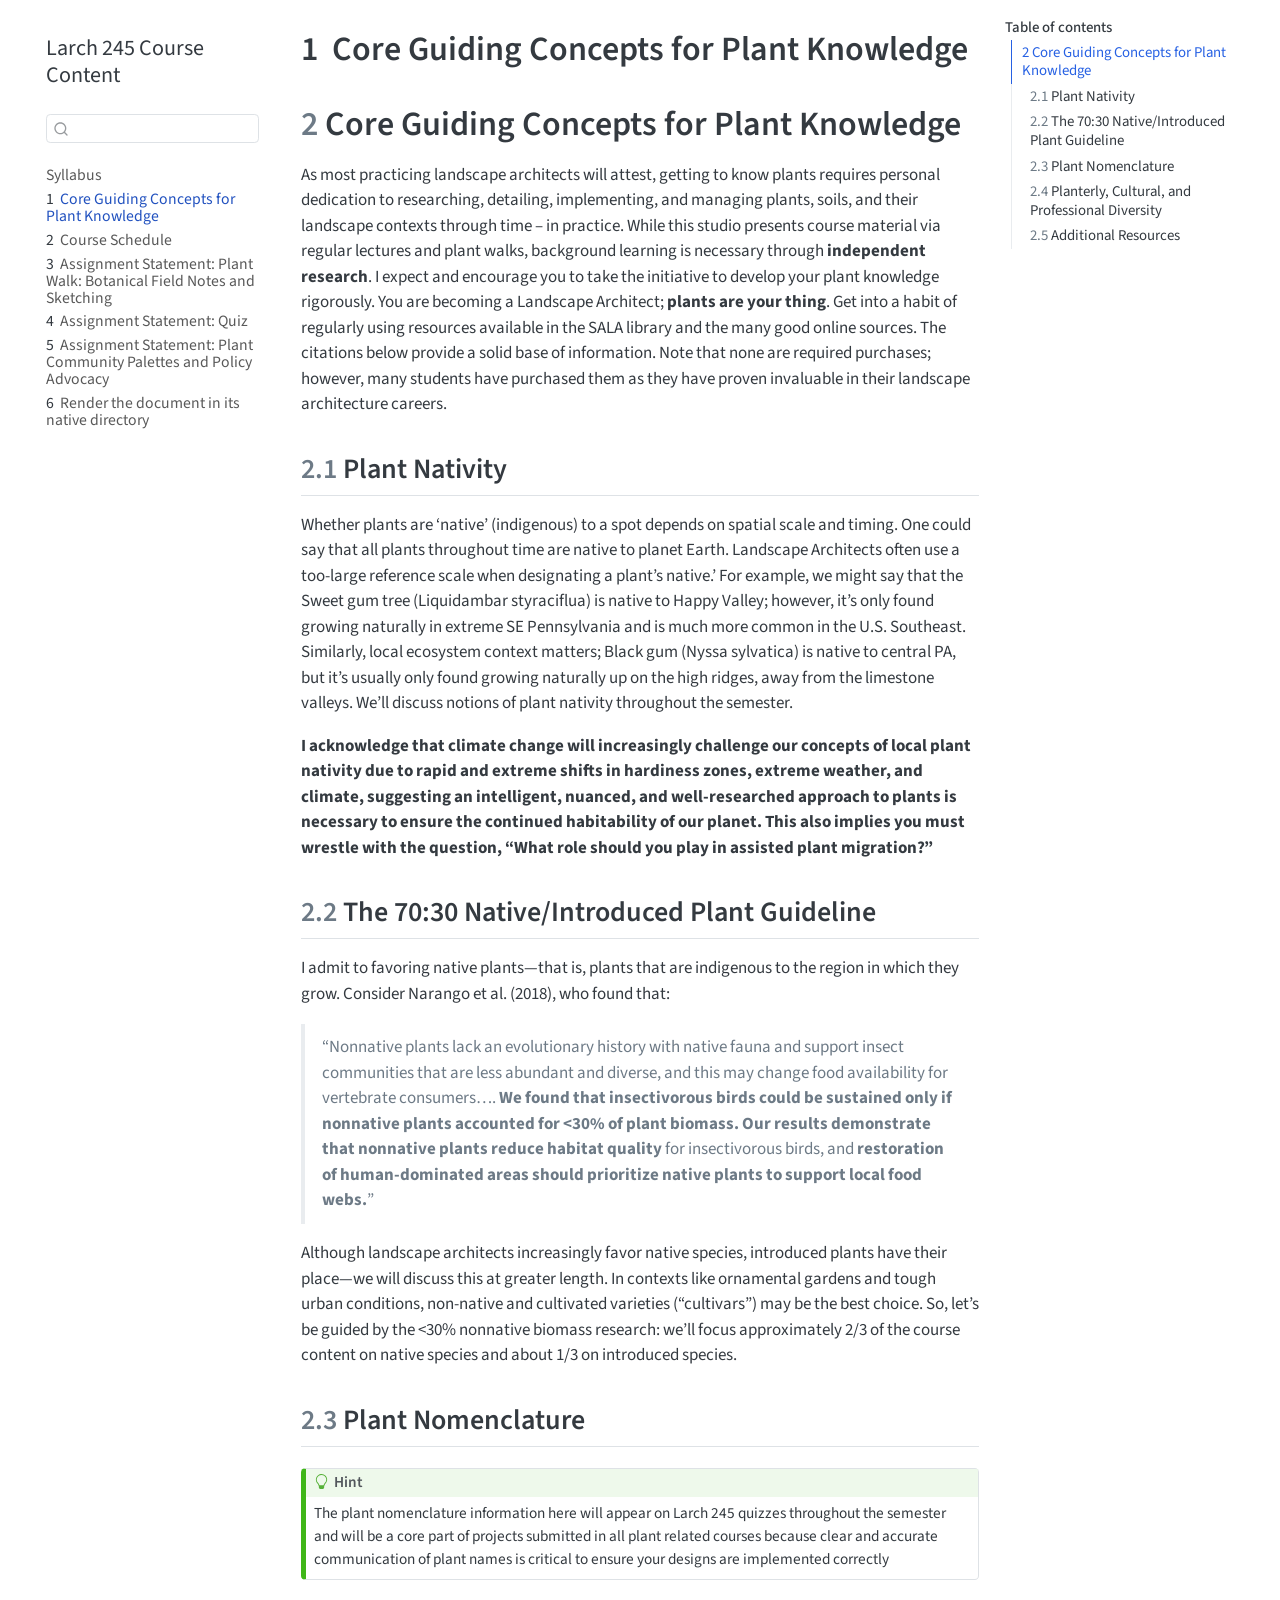
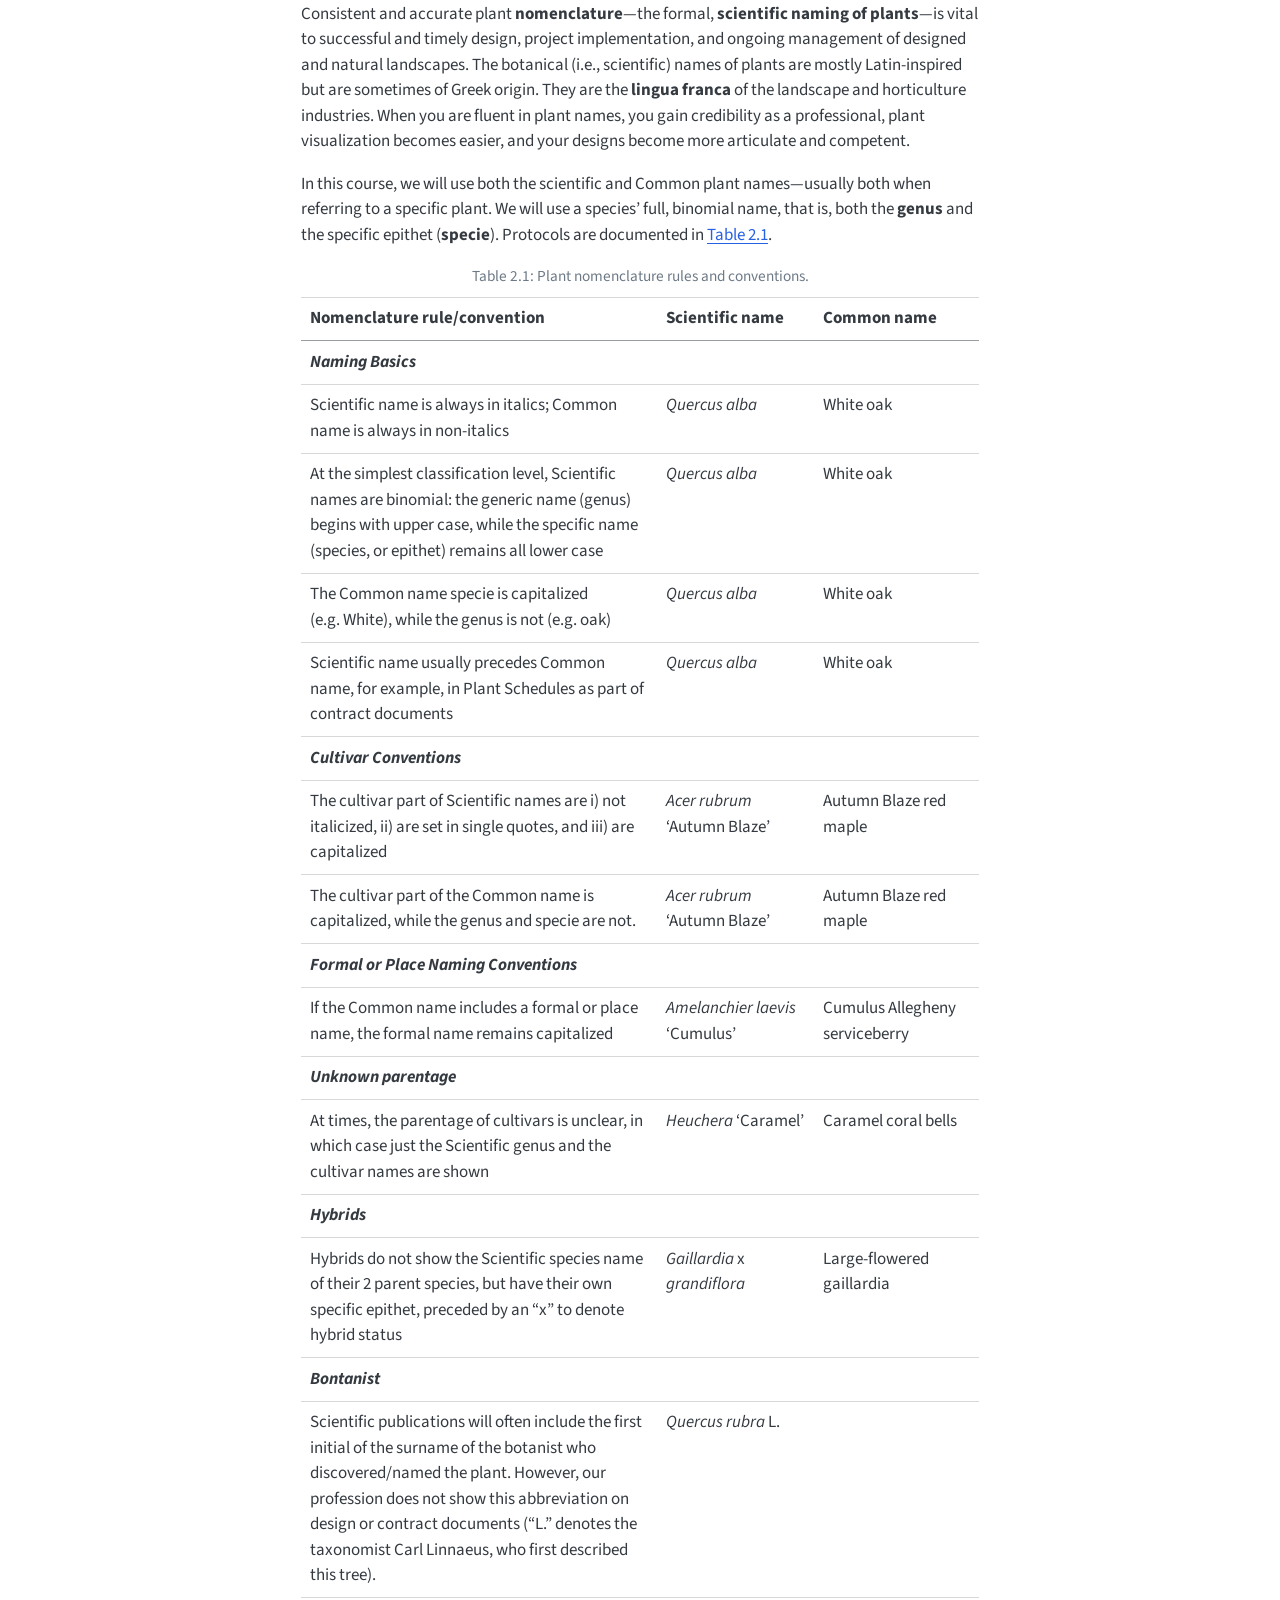
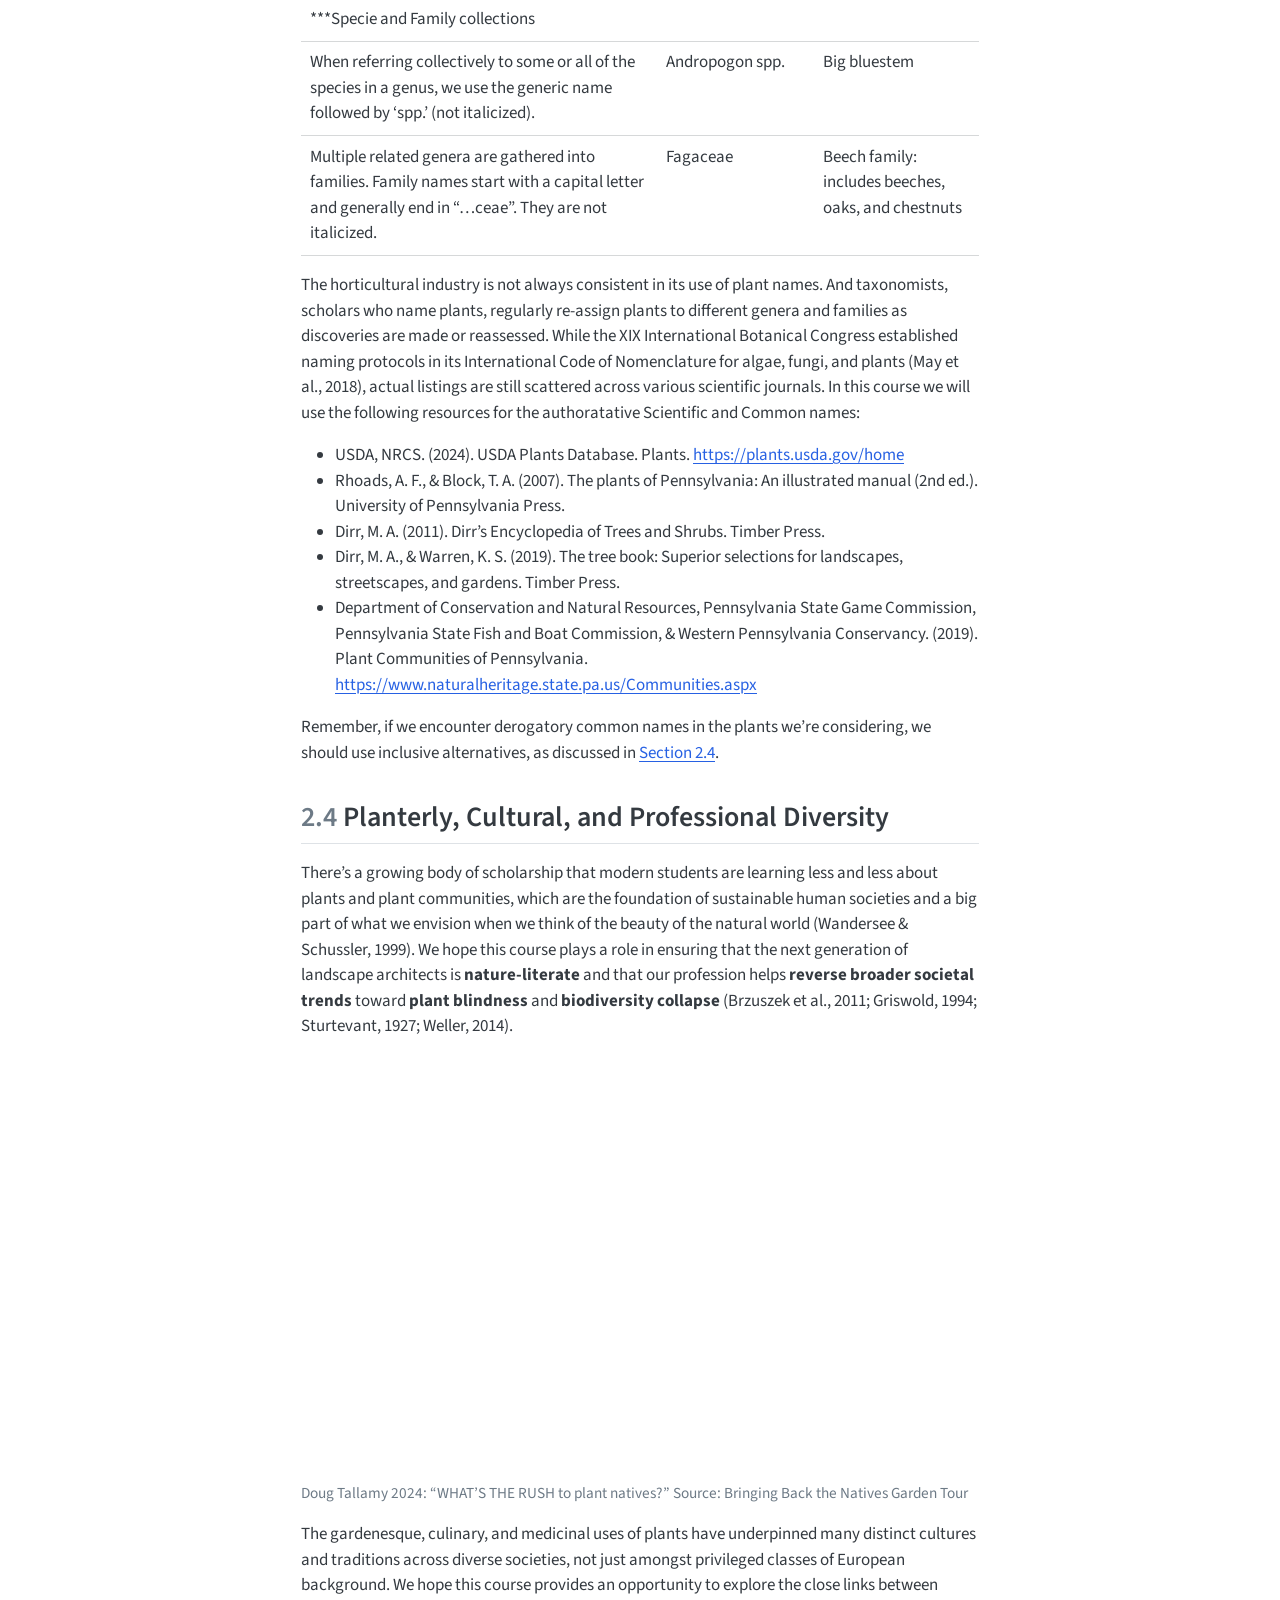
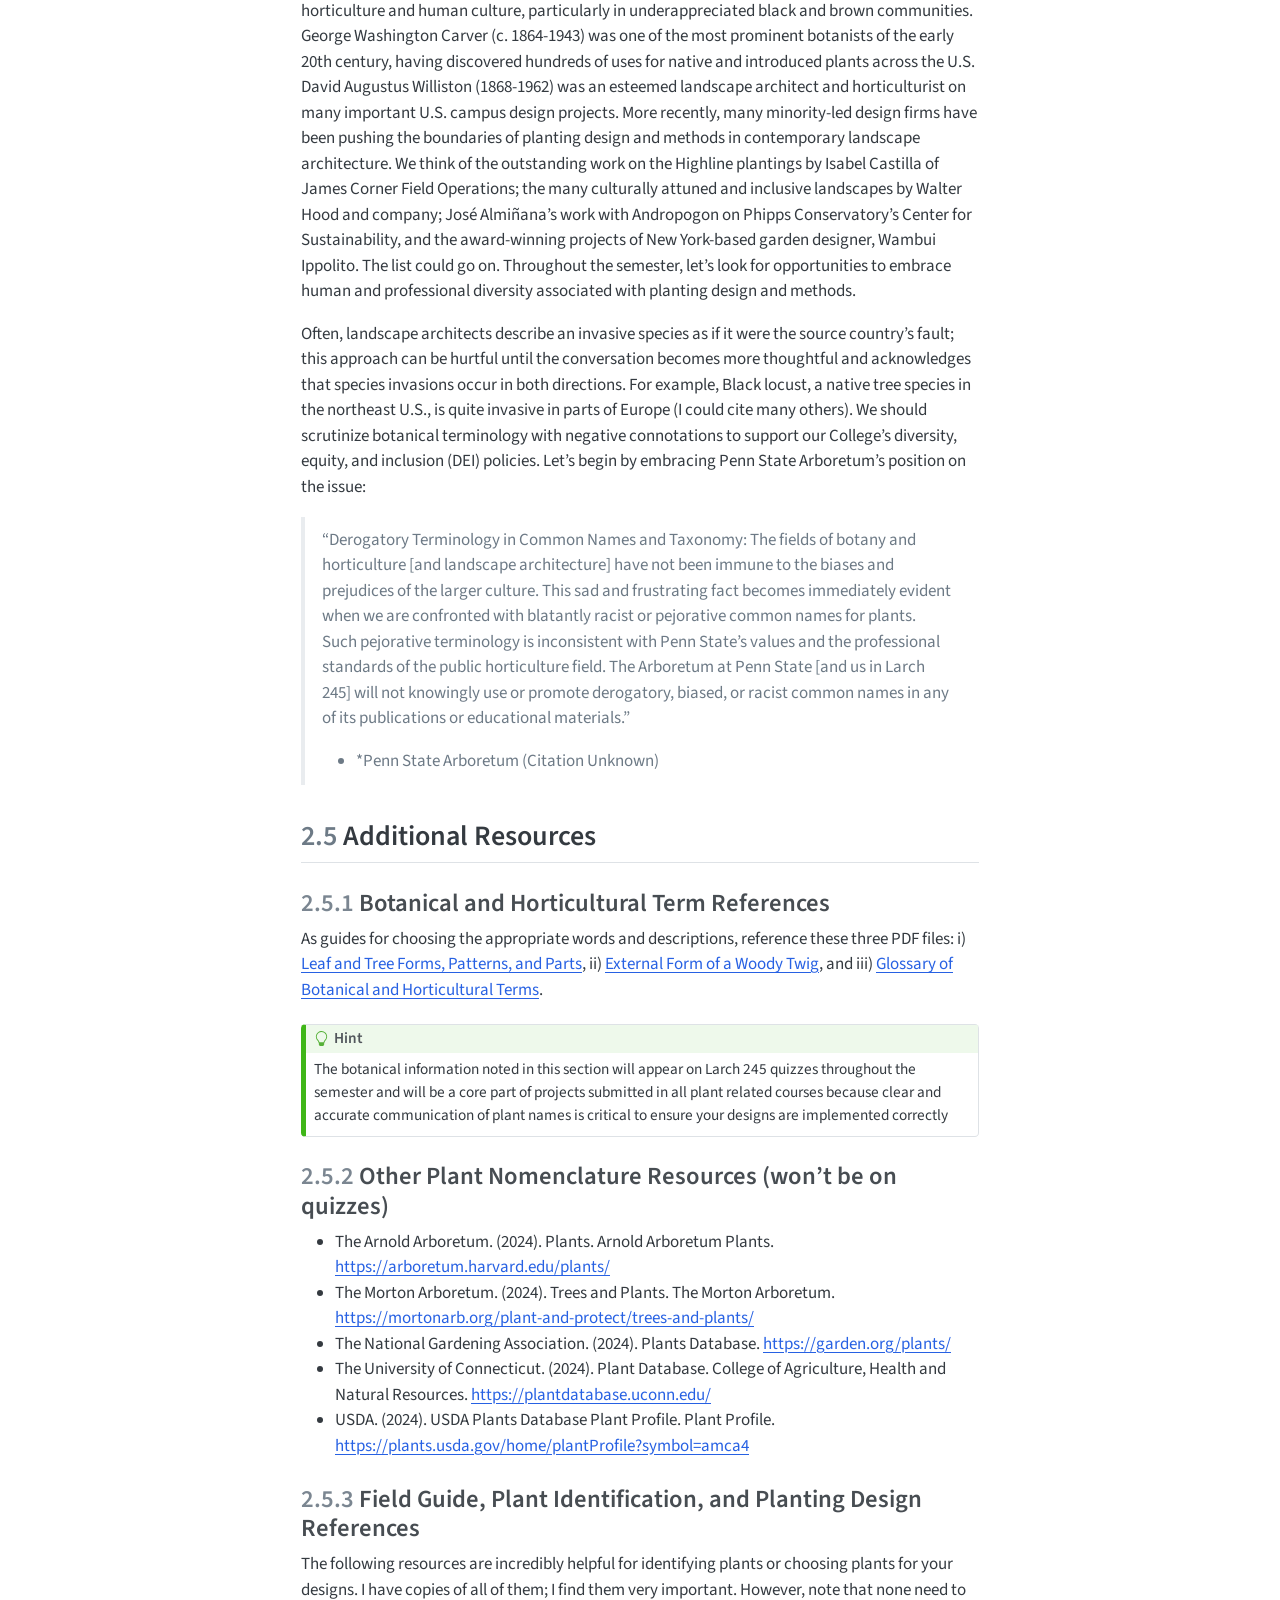
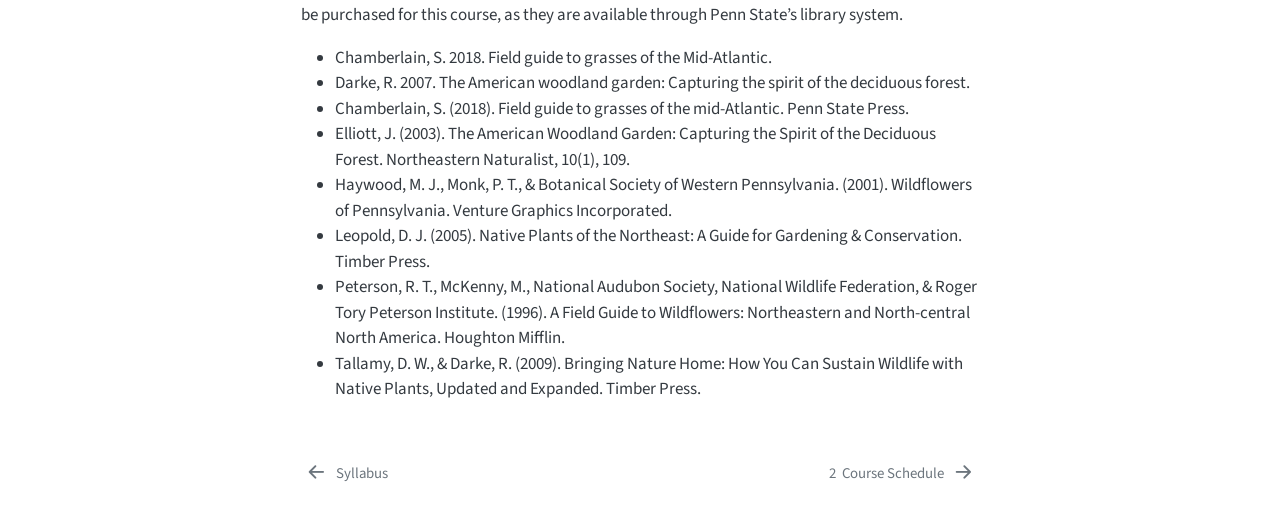
==== commit f3189bc9: "Updated the course maps and plant concepts code." ====
--- a/docs/01_core_plant_concepts.html
+++ b/docs/01_core_plant_concepts.html
@@ -159,15 +159,18 @@
     <h2 id="toc-title">Table of contents</h2>
    
   <ul>
-  <li><a href="#plant-nativity" id="toc-plant-nativity" class="nav-link active" data-scroll-target="#plant-nativity"><span class="header-section-number">1.1</span> Plant Nativity</a></li>
-  <li><a href="#the-7030-nativeintroduced-plant-guideline" id="toc-the-7030-nativeintroduced-plant-guideline" class="nav-link" data-scroll-target="#the-7030-nativeintroduced-plant-guideline"><span class="header-section-number">1.2</span> The 70:30 Native/Introduced Plant Guideline</a></li>
-  <li><a href="#plant-nomenclature" id="toc-plant-nomenclature" class="nav-link" data-scroll-target="#plant-nomenclature"><span class="header-section-number">1.3</span> Plant Nomenclature</a></li>
-  <li><a href="#sec-dei" id="toc-sec-dei" class="nav-link" data-scroll-target="#sec-dei"><span class="header-section-number">1.4</span> Planterly, Cultural, and Professional Diversity</a></li>
-  <li><a href="#additional-resources" id="toc-additional-resources" class="nav-link" data-scroll-target="#additional-resources"><span class="header-section-number">1.5</span> Additional Resources</a>
+  <li><a href="#core-guiding-concepts-for-plant-knowledge" id="toc-core-guiding-concepts-for-plant-knowledge" class="nav-link active" data-scroll-target="#core-guiding-concepts-for-plant-knowledge"><span class="header-section-number">2</span> Core Guiding Concepts for Plant Knowledge</a>
   <ul class="collapse">
-  <li><a href="#botanical-and-horticultural-term-references" id="toc-botanical-and-horticultural-term-references" class="nav-link" data-scroll-target="#botanical-and-horticultural-term-references"><span class="header-section-number">1.5.1</span> Botanical and Horticultural Term References</a></li>
-  <li><a href="#other-plant-nomenclature-resources-wont-be-on-quizzes" id="toc-other-plant-nomenclature-resources-wont-be-on-quizzes" class="nav-link" data-scroll-target="#other-plant-nomenclature-resources-wont-be-on-quizzes"><span class="header-section-number">1.5.2</span> Other Plant Nomenclature Resources (won’t be on quizzes)</a></li>
-  <li><a href="#field-guide-plant-identification-and-planting-design-references" id="toc-field-guide-plant-identification-and-planting-design-references" class="nav-link" data-scroll-target="#field-guide-plant-identification-and-planting-design-references"><span class="header-section-number">1.5.3</span> Field Guide, Plant Identification, and Planting Design References</a></li>
+  <li><a href="#plant-nativity" id="toc-plant-nativity" class="nav-link" data-scroll-target="#plant-nativity"><span class="header-section-number">2.1</span> Plant Nativity</a></li>
+  <li><a href="#the-7030-nativeintroduced-plant-guideline" id="toc-the-7030-nativeintroduced-plant-guideline" class="nav-link" data-scroll-target="#the-7030-nativeintroduced-plant-guideline"><span class="header-section-number">2.2</span> The 70:30 Native/Introduced Plant Guideline</a></li>
+  <li><a href="#plant-nomenclature" id="toc-plant-nomenclature" class="nav-link" data-scroll-target="#plant-nomenclature"><span class="header-section-number">2.3</span> Plant Nomenclature</a></li>
+  <li><a href="#sec-dei" id="toc-sec-dei" class="nav-link" data-scroll-target="#sec-dei"><span class="header-section-number">2.4</span> Planterly, Cultural, and Professional Diversity</a></li>
+  <li><a href="#additional-resources" id="toc-additional-resources" class="nav-link" data-scroll-target="#additional-resources"><span class="header-section-number">2.5</span> Additional Resources</a>
+  <ul class="collapse">
+  <li><a href="#botanical-and-horticultural-term-references" id="toc-botanical-and-horticultural-term-references" class="nav-link" data-scroll-target="#botanical-and-horticultural-term-references"><span class="header-section-number">2.5.1</span> Botanical and Horticultural Term References</a></li>
+  <li><a href="#other-plant-nomenclature-resources-wont-be-on-quizzes" id="toc-other-plant-nomenclature-resources-wont-be-on-quizzes" class="nav-link" data-scroll-target="#other-plant-nomenclature-resources-wont-be-on-quizzes"><span class="header-section-number">2.5.2</span> Other Plant Nomenclature Resources (won’t be on quizzes)</a></li>
+  <li><a href="#field-guide-plant-identification-and-planting-design-references" id="toc-field-guide-plant-identification-and-planting-design-references" class="nav-link" data-scroll-target="#field-guide-plant-identification-and-planting-design-references"><span class="header-section-number">2.5.3</span> Field Guide, Plant Identification, and Planting Design References</a></li>
+  </ul></li>
   </ul></li>
   </ul>
 </nav>
@@ -195,41 +198,24 @@
 
 
 <!-- 01_core_plant_concepts.qmd -->
-<div class="callout callout-style-default callout-important callout-titled">
-<div class="callout-header d-flex align-content-center">
-<div class="callout-icon-container">
-<i class="callout-icon"></i>
-</div>
-<div class="callout-title-container flex-fill">
-To Do - delete this call out once finished
-</div>
-</div>
-<div class="callout-body-container callout-body">
-<ul class="task-list">
-<li><label><input type="checkbox" checked="">Move the remainder of the old word doc syllabus guiding principals to this document.</label></li>
-<li><label><input type="checkbox">Check and fix all highlighted text.</label></li>
-<li><label><input type="checkbox">Work on formatting of the graphic design based on css.</label></li>
-<li><label><input type="checkbox">Work on embedding the citations and in author text to bibliography.</label></li>
-<li><label><input type="checkbox">Add photos and drawings to break-up all the text.</label></li>
-</ul>
-</div>
-</div>
+<section id="core-guiding-concepts-for-plant-knowledge" class="level1" data-number="2">
+<h1 data-number="2"><span class="header-section-number">2</span> Core Guiding Concepts for Plant Knowledge</h1>
 <p>As most practicing landscape architects will attest, getting to know plants requires personal dedication to researching, detailing, implementing, and managing plants, soils, and their landscape contexts through time – in practice. While this studio presents course material via regular lectures and plant walks, background learning is necessary through <strong>independent research</strong>. I expect and encourage you to take the initiative to develop your plant knowledge rigorously. You are becoming a Landscape Architect; <strong>plants are your thing</strong>. Get into a habit of regularly using resources available in the SALA library and the many good online sources. The citations below provide a solid base of information. Note that none are required purchases; however, many students have purchased them as they have proven invaluable in their landscape architecture careers.</p>
-<section id="plant-nativity" class="level2" data-number="1.1">
-<h2 data-number="1.1" class="anchored" data-anchor-id="plant-nativity"><span class="header-section-number">1.1</span> Plant Nativity</h2>
+<section id="plant-nativity" class="level2" data-number="2.1">
+<h2 data-number="2.1" class="anchored" data-anchor-id="plant-nativity"><span class="header-section-number">2.1</span> Plant Nativity</h2>
 <p>Whether plants are ‘native’ (indigenous) to a spot depends on spatial scale and timing. One could say that all plants throughout time are native to planet Earth. Landscape Architects often use a too-large reference scale when designating a plant’s native.’ For example, we might say that the Sweet gum tree (Liquidambar styraciflua) is native to Happy Valley; however, it’s only found growing naturally in extreme SE Pennsylvania and is much more common in the U.S. Southeast. Similarly, local ecosystem context matters; Black gum (Nyssa sylvatica) is native to central PA, but it’s usually only found growing naturally up on the high ridges, away from the limestone valleys. We’ll discuss notions of plant nativity throughout the semester.</p>
 <p><strong>I acknowledge that climate change will increasingly challenge our concepts of local plant nativity due to rapid and extreme shifts in hardiness zones, extreme weather, and climate, suggesting an intelligent, nuanced, and well-researched approach to plants is necessary to ensure the continued habitability of our planet. This also implies you must wrestle with the question, “What role should you play in assisted plant migration?”</strong></p>
 </section>
-<section id="the-7030-nativeintroduced-plant-guideline" class="level2" data-number="1.2">
-<h2 data-number="1.2" class="anchored" data-anchor-id="the-7030-nativeintroduced-plant-guideline"><span class="header-section-number">1.2</span> The 70:30 Native/Introduced Plant Guideline</h2>
+<section id="the-7030-nativeintroduced-plant-guideline" class="level2" data-number="2.2">
+<h2 data-number="2.2" class="anchored" data-anchor-id="the-7030-nativeintroduced-plant-guideline"><span class="header-section-number">2.2</span> The 70:30 Native/Introduced Plant Guideline</h2>
 <p>I admit to favoring native plants—that is, plants that are indigenous to the region in which they grow. Consider Narango et al.&nbsp;(2018), who found that:</p>
 <blockquote class="blockquote">
 <p>“Nonnative plants lack an evolutionary history with native fauna and support insect communities that are less abundant and diverse, and this may change food availability for vertebrate consumers…. <strong>We found that insectivorous birds could be sustained only if nonnative plants accounted for &lt;30% of plant biomass.</strong> <strong>Our results demonstrate that nonnative plants reduce habitat quality</strong> for insectivorous birds, and <strong>restoration of human-dominated areas should prioritize native plants to support local food webs.</strong>”</p>
 </blockquote>
 <p>Although landscape architects increasingly favor native species, introduced plants have their place—we will discuss this at greater length. In contexts like ornamental gardens and tough urban conditions, non-native and cultivated varieties (“cultivars”) may be the best choice. So, let’s be guided by the &lt;30% nonnative biomass research: we’ll focus approximately 2/3 of the course content on native species and about 1/3 on introduced species.</p>
 </section>
-<section id="plant-nomenclature" class="level2" data-number="1.3">
-<h2 data-number="1.3" class="anchored" data-anchor-id="plant-nomenclature"><span class="header-section-number">1.3</span> Plant Nomenclature</h2>
+<section id="plant-nomenclature" class="level2" data-number="2.3">
+<h2 data-number="2.3" class="anchored" data-anchor-id="plant-nomenclature"><span class="header-section-number">2.3</span> Plant Nomenclature</h2>
 <div class="callout callout-style-default callout-tip callout-titled">
 <div class="callout-header d-flex align-content-center">
 <div class="callout-icon-container">
@@ -244,11 +230,11 @@
 </div>
 </div>
 <p>Consistent and accurate plant <strong>nomenclature</strong>—the formal, <strong>scientific naming of plants</strong>—is vital to successful and timely design, project implementation, and ongoing management of designed and natural landscapes. The botanical (i.e., scientific) names of plants are mostly Latin-inspired but are sometimes of Greek origin. They are the <strong>lingua franca</strong> of the landscape and horticulture industries. When you are fluent in plant names, you gain credibility as a professional, plant visualization becomes easier, and your designs become more articulate and competent.</p>
-<p>In this course, we will use both the scientific and Common plant names—usually both when referring to a specific plant. We will use a species’ full, binomial name, that is, both the <strong>genus</strong> and the specific epithet (<strong>specie</strong>). Protocols are documented in <a href="#tbl-nomenclature_conventions" class="quarto-xref">Table&nbsp;<span>1.1</span></a>.</p>
+<p>In this course, we will use both the scientific and Common plant names—usually both when referring to a specific plant. We will use a species’ full, binomial name, that is, both the <strong>genus</strong> and the specific epithet (<strong>specie</strong>). Protocols are documented in <a href="#tbl-nomenclature_conventions" class="quarto-xref">Table&nbsp;<span>2.1</span></a>.</p>
 <div id="tbl-nomenclature_conventions" class="quarto-float quarto-figure quarto-figure-center anchored">
 <figure class="quarto-float quarto-float-tbl figure">
 <figcaption class="quarto-float-caption-top quarto-float-caption quarto-float-tbl" id="tbl-nomenclature_conventions-caption-0ceaefa1-69ba-4598-a22c-09a6ac19f8ca">
-Table&nbsp;1.1: Plant nomenclature rules and conventions.
+Table&nbsp;2.1: Plant nomenclature rules and conventions.
 </figcaption>
 <div aria-describedby="tbl-nomenclature_conventions-caption-0ceaefa1-69ba-4598-a22c-09a6ac19f8ca">
 <table class="caption-top table">
@@ -373,14 +359,19 @@
 <li>Dirr, M. A., &amp; Warren, K. S. (2019). The tree book: Superior selections for landscapes, streetscapes, and gardens. Timber Press.</li>
 <li>Department of Conservation and Natural Resources, Pennsylvania State Game Commission, Pennsylvania State Fish and Boat Commission, &amp; Western Pennsylvania Conservancy. (2019). Plant Communities of Pennsylvania. <a href="https://www.naturalheritage.state.pa.us/Communities.aspx" target="_blank">https://www.naturalheritage.state.pa.us/Communities.aspx</a></li>
 </ul>
-<p>Remember, if we encounter derogatory common names in the plants we’re considering, we should use inclusive alternatives, as discussed in <a href="#sec-dei" class="quarto-xref"><span>Section 1.4</span></a>.</p>
+<p>Remember, if we encounter derogatory common names in the plants we’re considering, we should use inclusive alternatives, as discussed in <a href="#sec-dei" class="quarto-xref"><span>Section 2.4</span></a>.</p>
 </section>
-<section id="sec-dei" class="level2" data-number="1.4">
-<h2 data-number="1.4" class="anchored" data-anchor-id="sec-dei"><span class="header-section-number">1.4</span> Planterly, Cultural, and Professional Diversity</h2>
+<section id="sec-dei" class="level2" data-number="2.4">
+<h2 data-number="2.4" class="anchored" data-anchor-id="sec-dei"><span class="header-section-number">2.4</span> Planterly, Cultural, and Professional Diversity</h2>
 <p>There’s a growing body of scholarship that modern students are learning less and less about plants and plant communities, which are the foundation of sustainable human societies and a big part of what we envision when we think of the beauty of the natural world (Wandersee &amp; Schussler, 1999). We hope this course plays a role in ensuring that the next generation of landscape architects is <strong>nature-literate</strong> and that our profession helps <strong>reverse broader societal trends</strong> toward <strong>plant blindness</strong> and <strong>biodiversity collapse</strong> (Brzuszek et al., 2011; Griswold, 1994; Sturtevant, 1927; Weller, 2014).</p>
-<p><span style="background-color: yellow;">Put a figure, image, or video here on biodiversity collapse.</span></p>
+<figure class="figure">
+<iframe width="100%" height="400" src="https://www.youtube.com/embed/cVsI1M_zFMs?si=WqIvN6oYKmXOQbpb" title="YouTube video player" frameborder="0" allow="accelerometer; autoplay; clipboard-write; encrypted-media; gyroscope; picture-in-picture; web-share" referrerpolicy="strict-origin-when-cross-origin" allowfullscreen="">
+</iframe>
+<figcaption>
+Doug Tallamy 2024: “WHAT’S THE RUSH to plant natives?” Source: Bringing Back the Natives Garden Tour
+</figcaption>
+</figure>
 <p>The gardenesque, culinary, and medicinal uses of plants have underpinned many distinct cultures and traditions across diverse societies, not just amongst privileged classes of European background. We hope this course provides an opportunity to explore the close links between horticulture and human culture, particularly in underappreciated black and brown communities. George Washington Carver (c.&nbsp;1864-1943) was one of the most prominent botanists of the early 20th century, having discovered hundreds of uses for native and introduced plants across the U.S. David Augustus Williston (1868-1962) was an esteemed landscape architect and horticulturist on many important U.S. campus design projects. More recently, many minority-led design firms have been pushing the boundaries of planting design and methods in contemporary landscape architecture. We think of the outstanding work on the Highline plantings by Isabel Castilla of James Corner Field Operations; the many culturally attuned and inclusive landscapes by Walter Hood and company; José Almiñana’s work with Andropogon on Phipps Conservatory’s Center for Sustainability, and the award-winning projects of New York-based garden designer, Wambui Ippolito. The list could go on. Throughout the semester, let’s look for opportunities to embrace human and professional diversity associated with planting design and methods.</p>
-<p><span style="background-color: yellow;">Put a figure or image here of people above.</span></p>
 <p>Often, landscape architects describe an invasive species as if it were the source country’s fault; this approach can be hurtful until the conversation becomes more thoughtful and acknowledges that species invasions occur in both directions. For example, Black locust, a native tree species in the northeast U.S., is quite invasive in parts of Europe (I could cite many others). We should scrutinize botanical terminology with negative connotations to support our College’s diversity, equity, and inclusion (DEI) policies. Let’s begin by embracing Penn State Arboretum’s position on the issue:</p>
 <blockquote class="blockquote">
 <p>“Derogatory Terminology in Common Names and Taxonomy: The fields of botany and horticulture [and landscape architecture] have not been immune to the biases and prejudices of the larger culture. This sad and frustrating fact becomes immediately evident when we are confronted with blatantly racist or pejorative common names for plants. Such pejorative terminology is inconsistent with Penn State’s values and the professional standards of the public horticulture field. The Arboretum at Penn State [and us in Larch 245] will not knowingly use or promote derogatory, biased, or racist common names in any of its publications or educational materials.”</p>
@@ -389,17 +380,11 @@
 </ul>
 </blockquote>
 </section>
-<section id="additional-resources" class="level2" data-number="1.5">
-<h2 data-number="1.5" class="anchored" data-anchor-id="additional-resources"><span class="header-section-number">1.5</span> Additional Resources</h2>
-<section id="botanical-and-horticultural-term-references" class="level3" data-number="1.5.1">
-<h3 data-number="1.5.1" class="anchored" data-anchor-id="botanical-and-horticultural-term-references"><span class="header-section-number">1.5.1</span> Botanical and Horticultural Term References</h3>
-<p><span style="background-color: yellow;">Upload and update links in this section</span></p>
-<p>I will provide additional botanical field references in PDF form at the following link: https://tflohr.com/ecology-and-plants-ii/.</p>
-<ul>
-<li>Leaf and Tree Forms, Patterns, and Parts</li>
-<li>External Form of a Woody Twig</li>
-<li>Glossary of Botanical and Horticultural Terms</li>
-</ul>
+<section id="additional-resources" class="level2" data-number="2.5">
+<h2 data-number="2.5" class="anchored" data-anchor-id="additional-resources"><span class="header-section-number">2.5</span> Additional Resources</h2>
+<section id="botanical-and-horticultural-term-references" class="level3" data-number="2.5.1">
+<h3 data-number="2.5.1" class="anchored" data-anchor-id="botanical-and-horticultural-term-references"><span class="header-section-number">2.5.1</span> Botanical and Horticultural Term References</h3>
+<p>As guides for choosing the appropriate words and descriptions, reference these three PDF files: i) <a href="https://pennstateoffice365-my.sharepoint.com/:b:/g/personal/tlf159_psu_edu/IQAa7JH7mr8JQpvwg7tDPaeGAbpV98qAqbbuPNxLcxkM8Cw?e=Ur0Gle">Leaf and Tree Forms, Patterns, and Parts</a>, ii) <a href="https://pennstateoffice365-my.sharepoint.com/:b:/g/personal/tlf159_psu_edu/IQAGeqmlnpC3TIe3E_eicyJwAc32GdumM6zRFlFVqJaTwlg?e=7gUojA">External Form of a Woody Twig</a>, and iii) <a href="https://pennstateoffice365-my.sharepoint.com/:b:/g/personal/tlf159_psu_edu/IQDj0zvnIyzgSZfNDT_dNQjhAbp9mK0nlNNQ6RBMcINSXLc?e=f7V2Yb">Glossary of Botanical and Horticultural Terms</a>.</p>
 <div class="callout callout-style-default callout-tip callout-titled">
 <div class="callout-header d-flex align-content-center">
 <div class="callout-icon-container">
@@ -414,8 +399,8 @@
 </div>
 </div>
 </section>
-<section id="other-plant-nomenclature-resources-wont-be-on-quizzes" class="level3" data-number="1.5.2">
-<h3 data-number="1.5.2" class="anchored" data-anchor-id="other-plant-nomenclature-resources-wont-be-on-quizzes"><span class="header-section-number">1.5.2</span> Other Plant Nomenclature Resources (won’t be on quizzes)</h3>
+<section id="other-plant-nomenclature-resources-wont-be-on-quizzes" class="level3" data-number="2.5.2">
+<h3 data-number="2.5.2" class="anchored" data-anchor-id="other-plant-nomenclature-resources-wont-be-on-quizzes"><span class="header-section-number">2.5.2</span> Other Plant Nomenclature Resources (won’t be on quizzes)</h3>
 <ul>
 <li>The Arnold Arboretum. (2024). Plants. Arnold Arboretum Plants. <a href="https://arboretum.harvard.edu/plants/" target="_blank">https://arboretum.harvard.edu/plants/</a></li>
 <li>The Morton Arboretum. (2024). Trees and Plants. The Morton Arboretum. <a href="https://mortonarb.org/plant-and-protect/trees-and-plants/" target="_blank">https://mortonarb.org/plant-and-protect/trees-and-plants/</a></li>
@@ -424,8 +409,8 @@
 <li>USDA. (2024). USDA Plants Database Plant Profile. Plant Profile. <a href="https://plants.usda.gov/home/plantProfile?symbol=amca4" target="_blanks">https://plants.usda.gov/home/plantProfile?symbol=amca4</a></li>
 </ul>
 </section>
-<section id="field-guide-plant-identification-and-planting-design-references" class="level3" data-number="1.5.3">
-<h3 data-number="1.5.3" class="anchored" data-anchor-id="field-guide-plant-identification-and-planting-design-references"><span class="header-section-number">1.5.3</span> Field Guide, Plant Identification, and Planting Design References</h3>
+<section id="field-guide-plant-identification-and-planting-design-references" class="level3" data-number="2.5.3">
+<h3 data-number="2.5.3" class="anchored" data-anchor-id="field-guide-plant-identification-and-planting-design-references"><span class="header-section-number">2.5.3</span> Field Guide, Plant Identification, and Planting Design References</h3>
 <p>The following resources are incredibly helpful for identifying plants or choosing plants for your designs. I have copies of all of them; I find them very important. However, note that none need to be purchased for this course, as they are available through Penn State’s library system.</p>
 <ul>
 <li>Chamberlain, S. 2018. Field guide to grasses of the Mid-Atlantic.</li>
@@ -439,6 +424,7 @@
 </ul>
 
 
+</section>
 </section>
 </section>
 
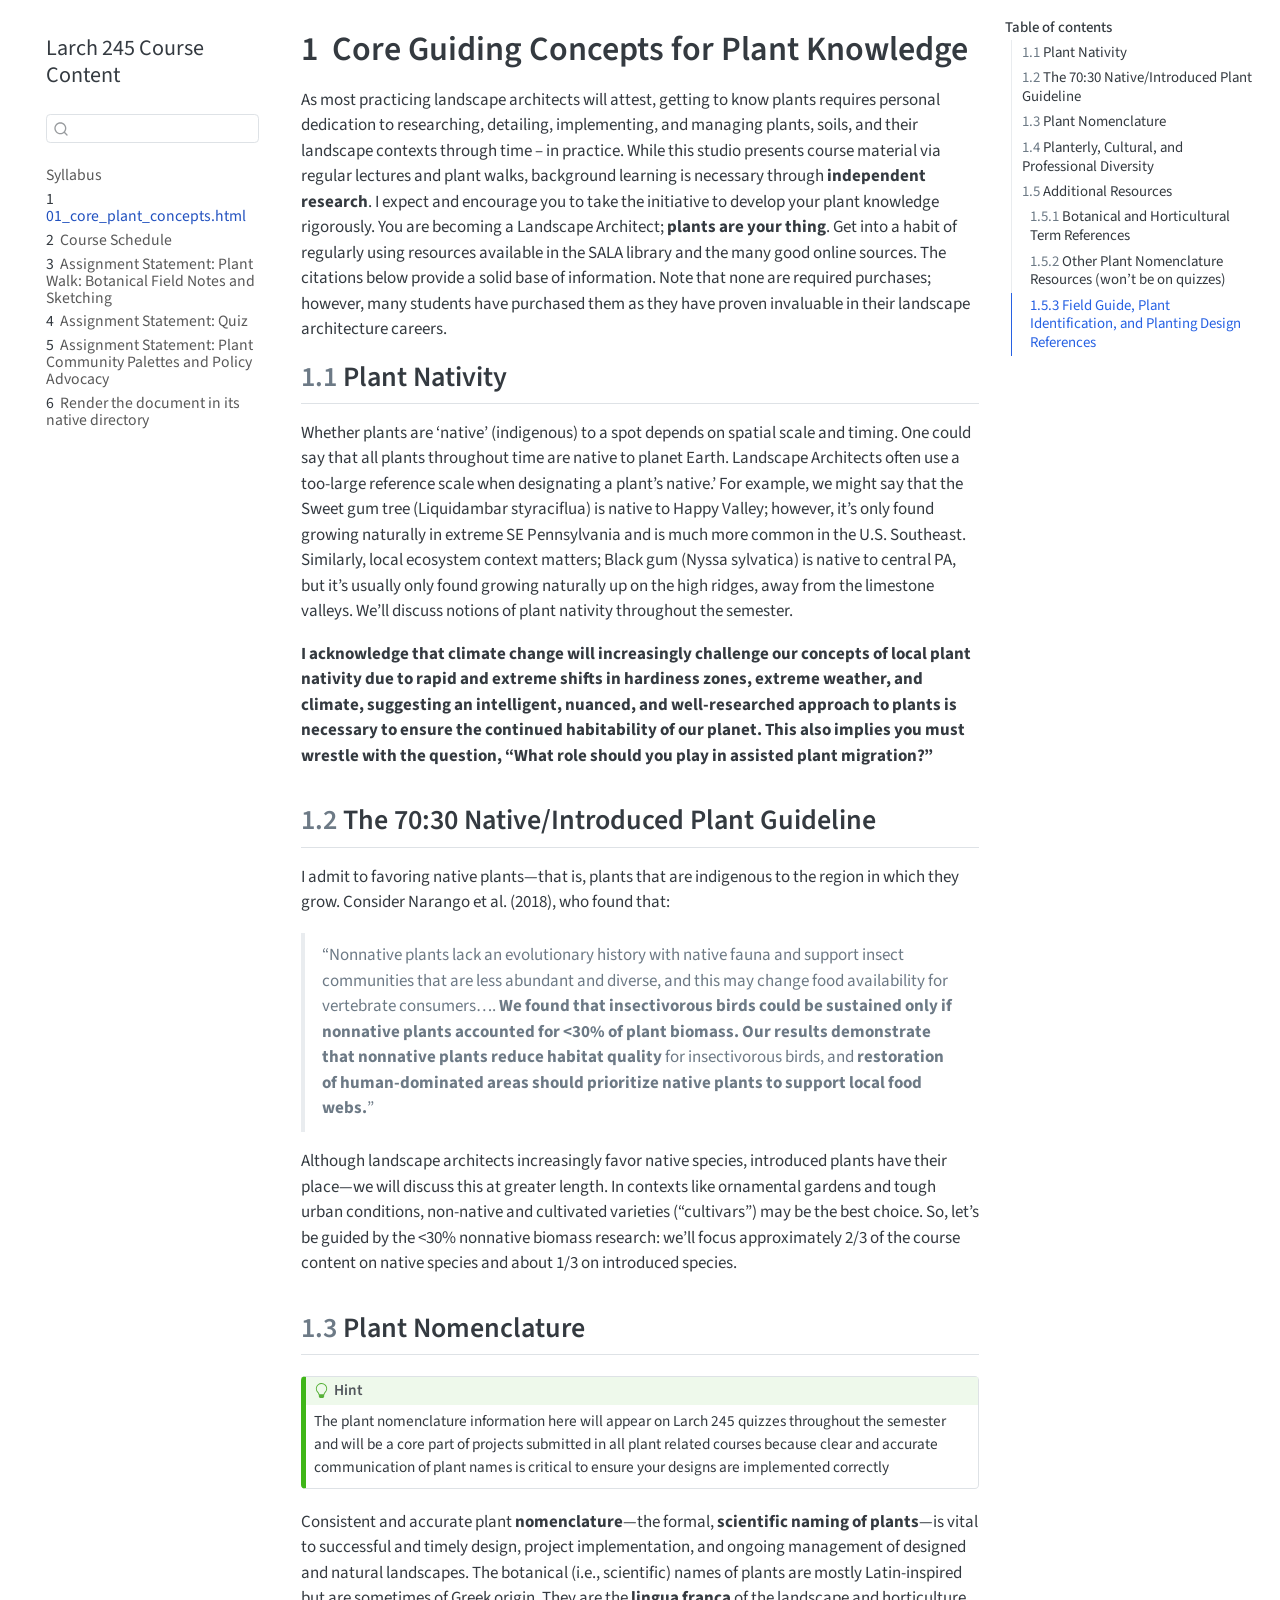
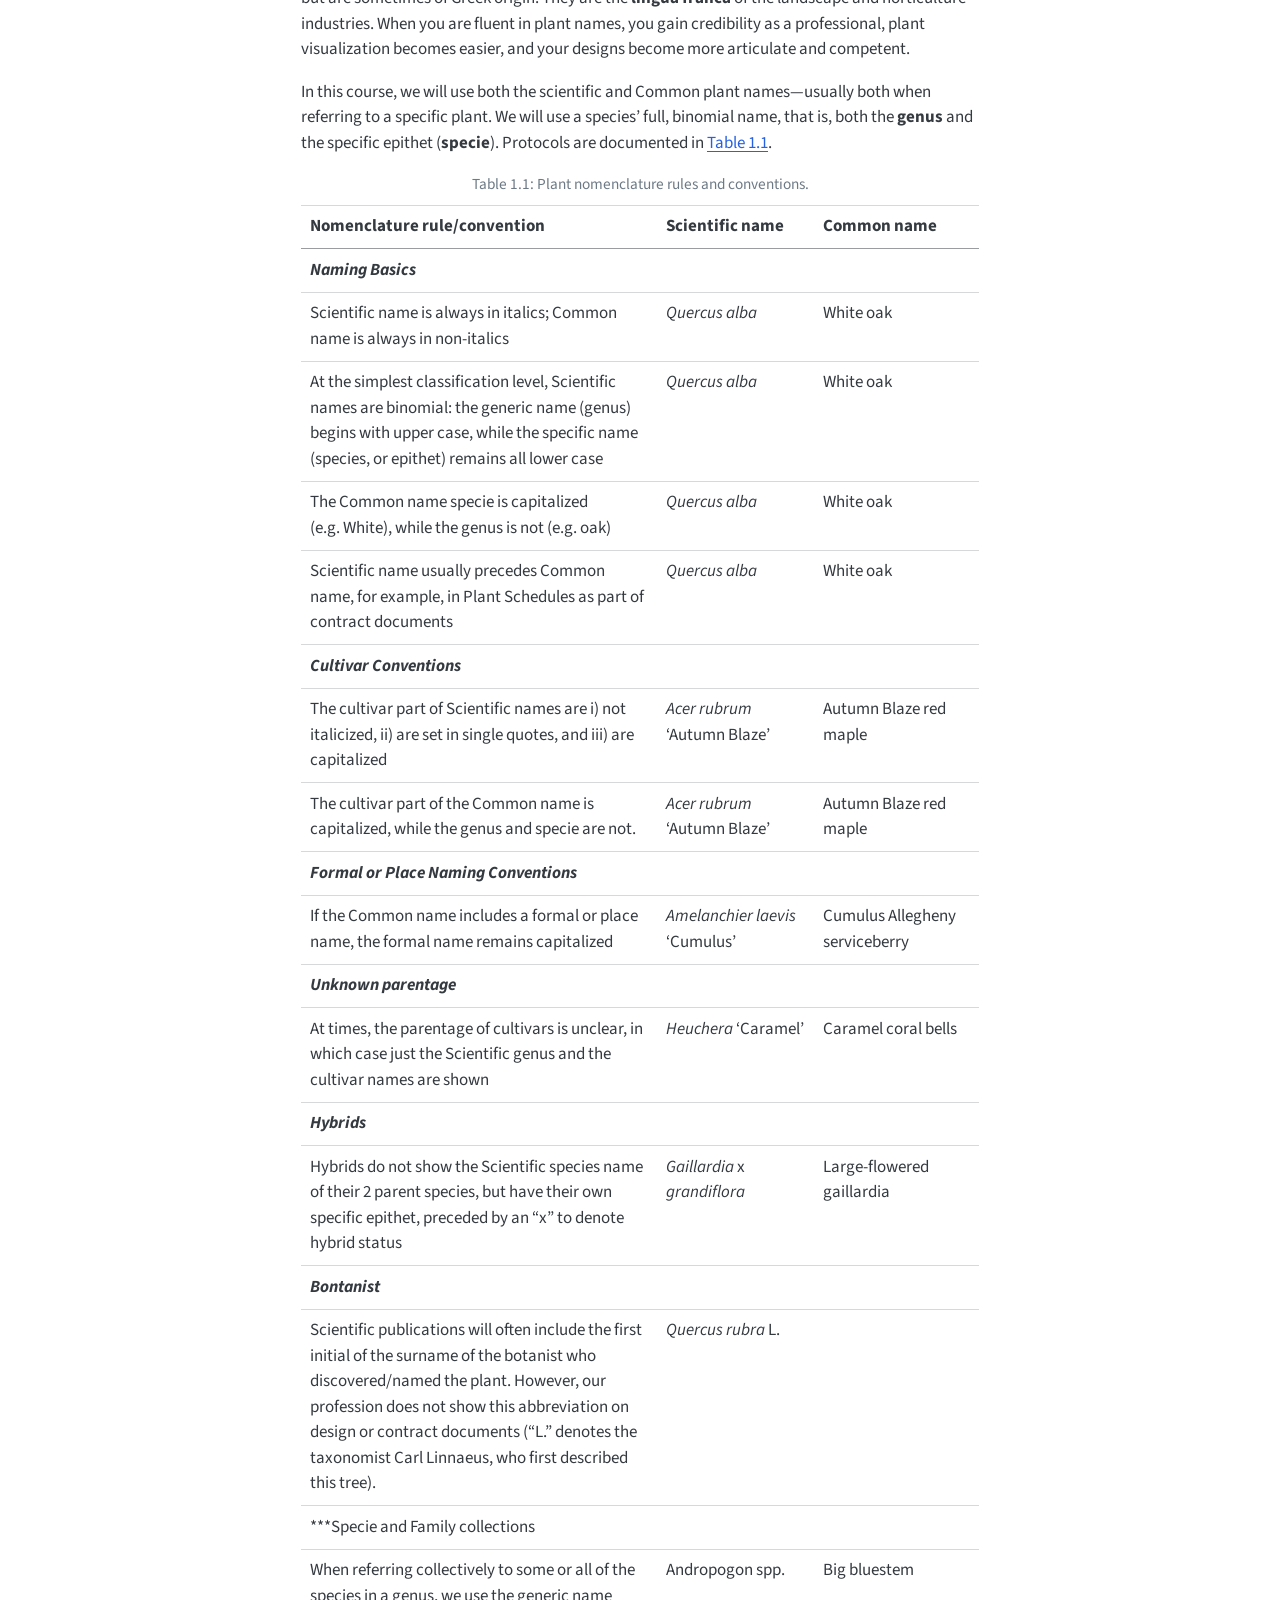
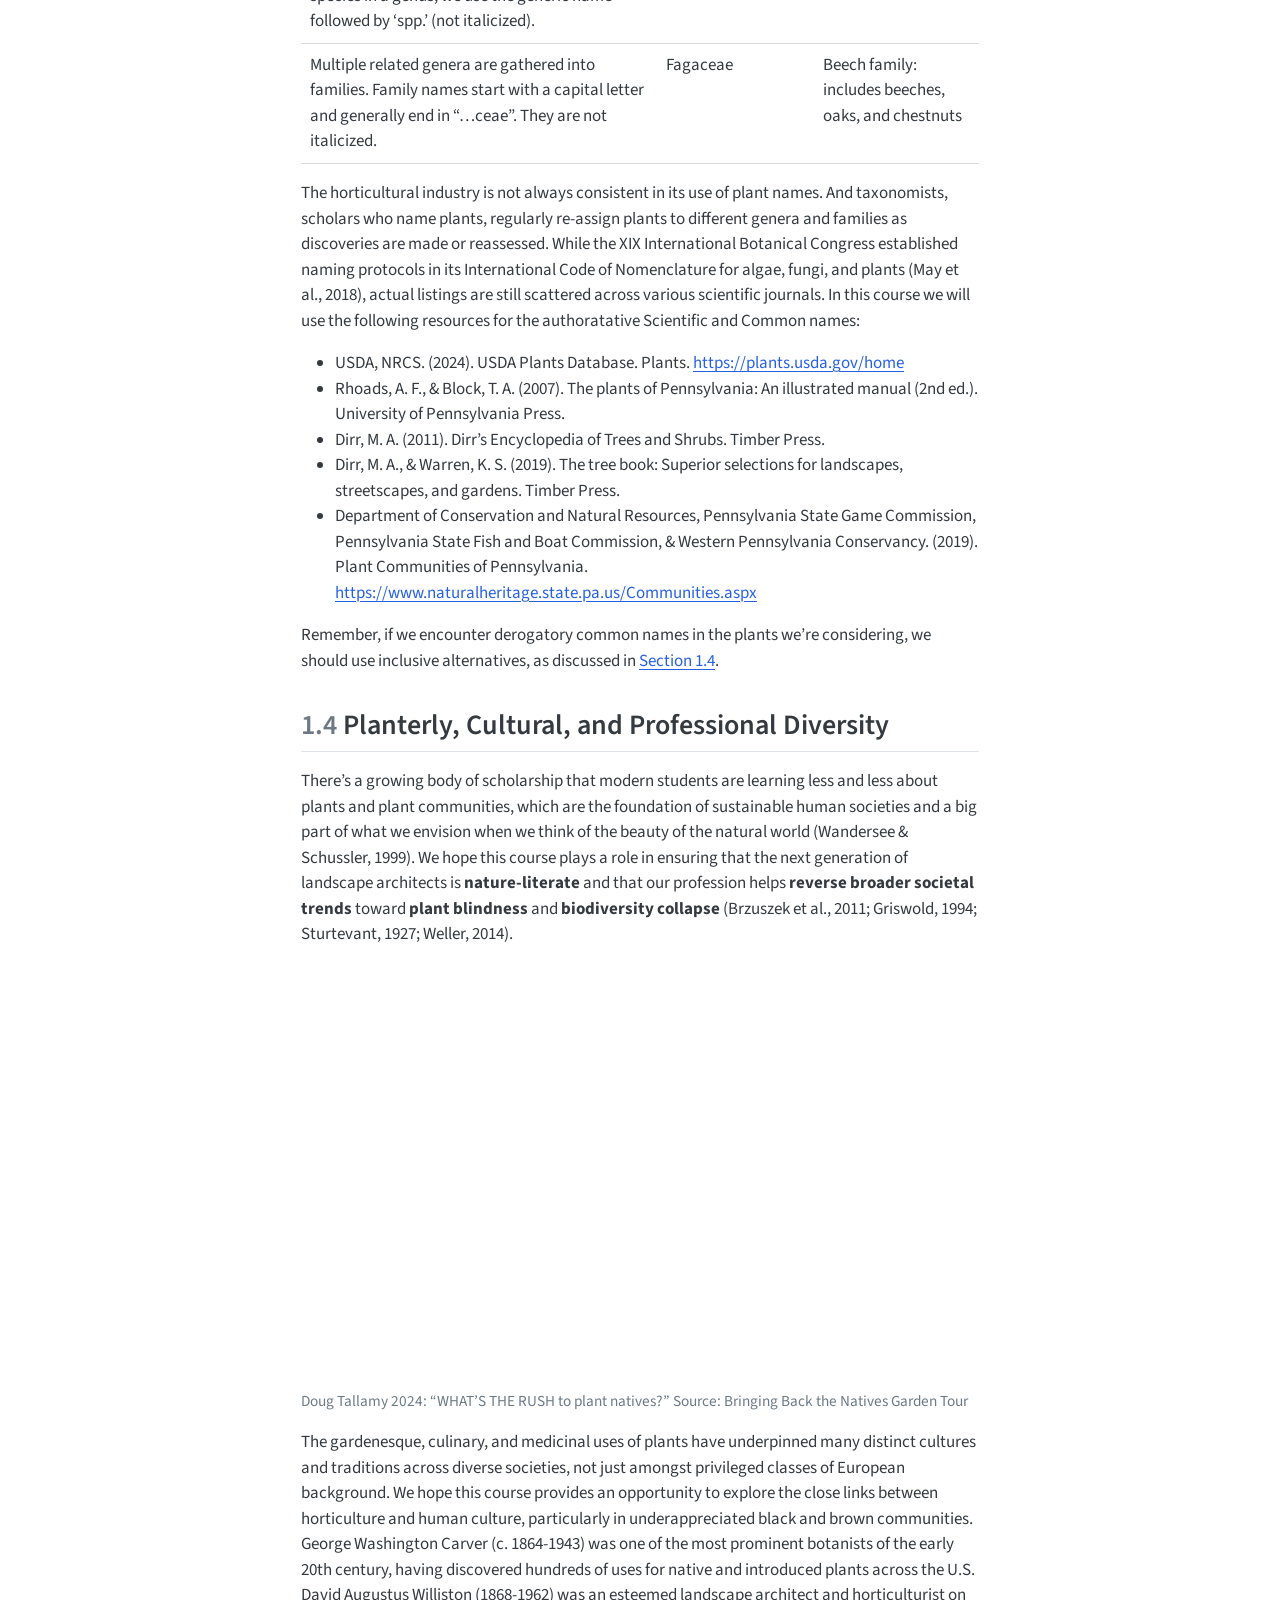
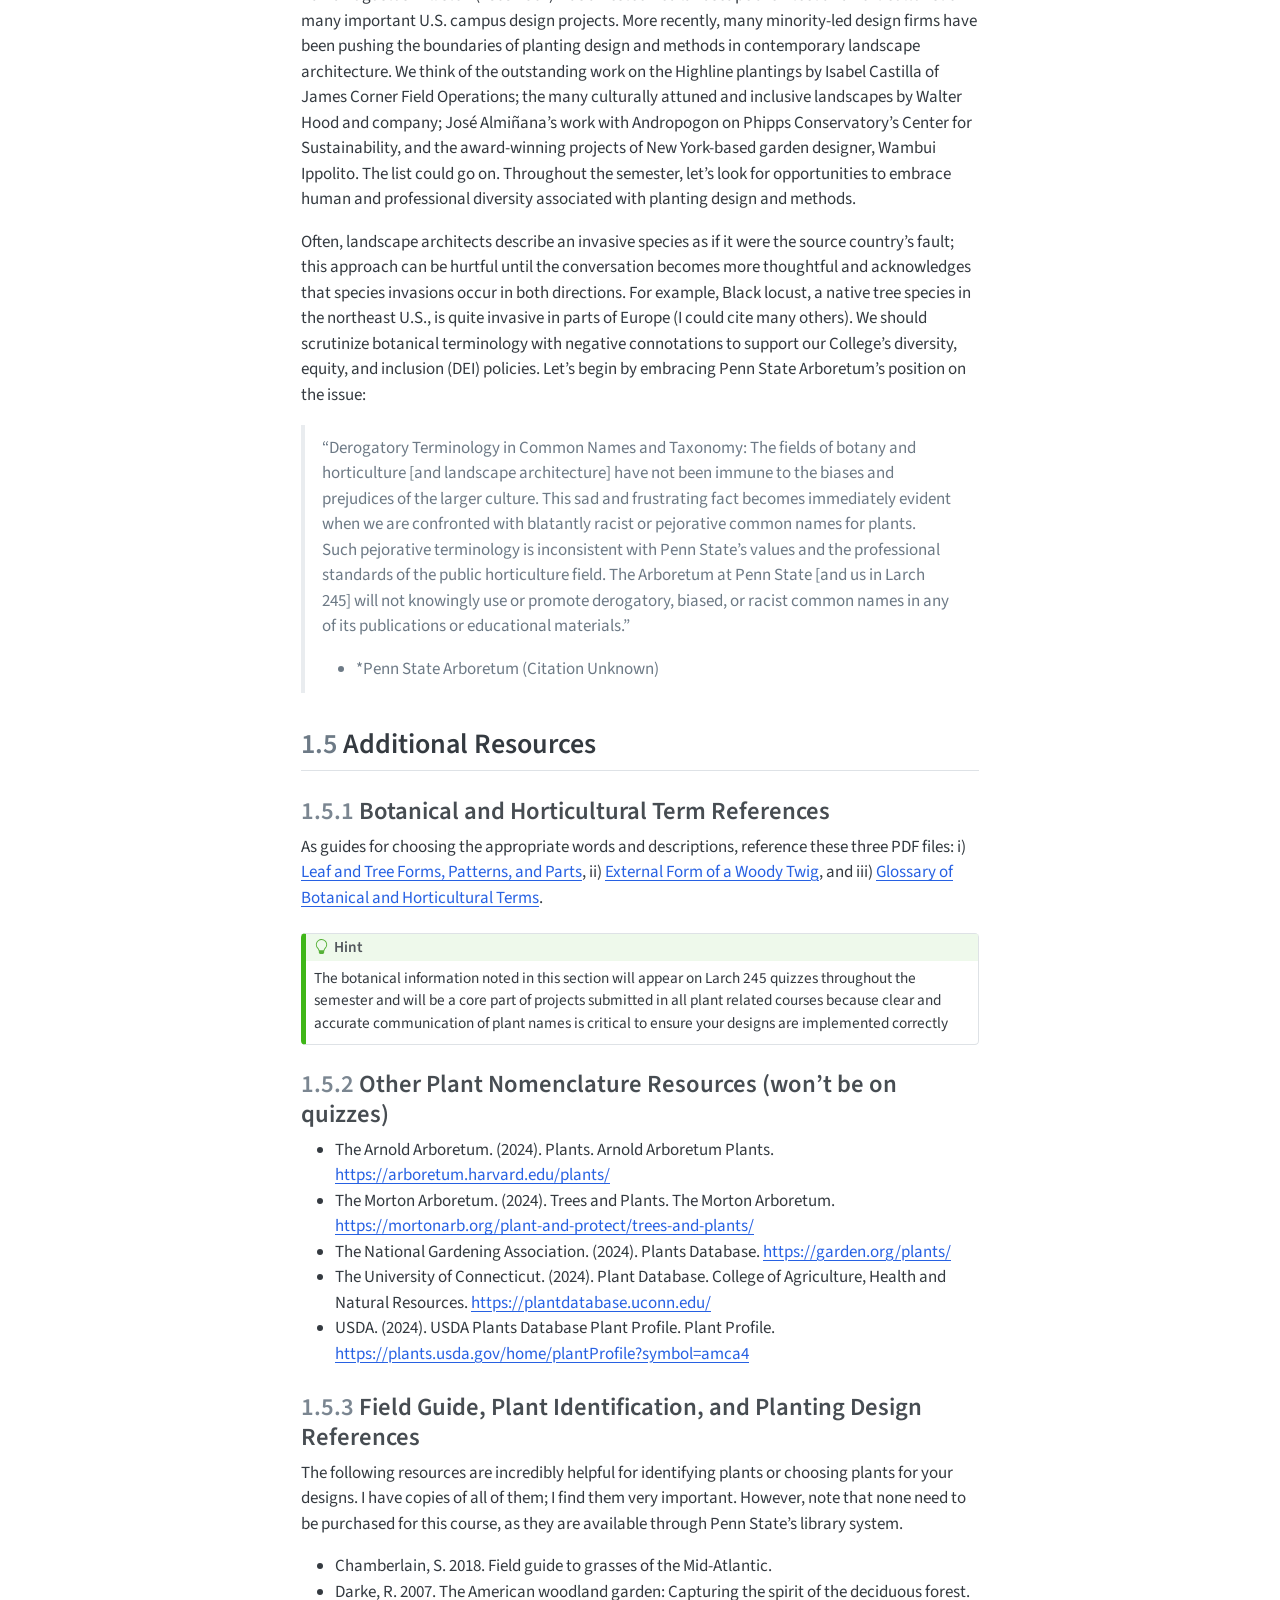
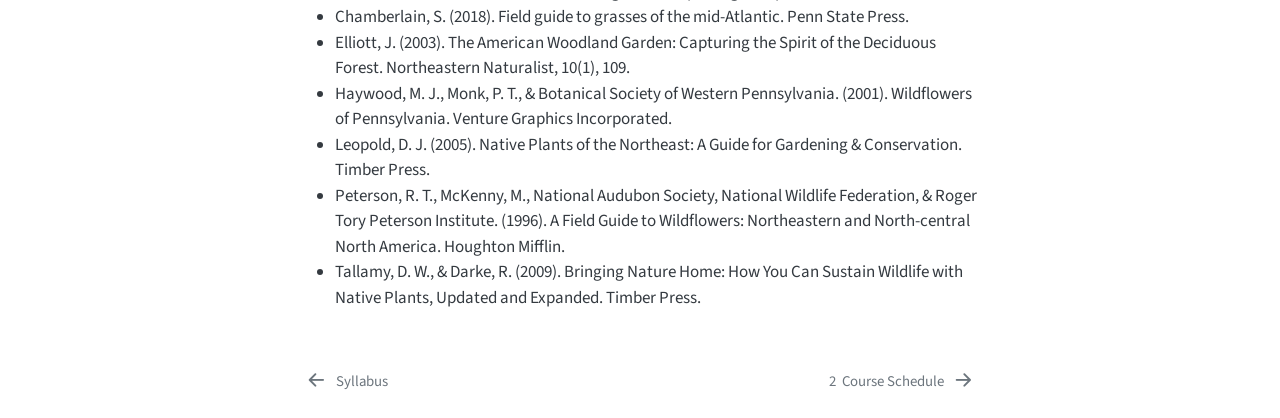
==== commit d003b2cc: "Updated titles of chapters and rerendered html files." ====
--- a/docs/01_core_plant_concepts.html
+++ b/docs/01_core_plant_concepts.html
@@ -82,7 +82,7 @@
       <button type="button" class="quarto-btn-toggle btn" data-bs-toggle="collapse" role="button" data-bs-target=".quarto-sidebar-collapse-item" aria-controls="quarto-sidebar" aria-expanded="false" aria-label="Toggle sidebar navigation" onclick="if (window.quartoToggleHeadroom) { window.quartoToggleHeadroom(); }">
         <i class="bi bi-layout-text-sidebar-reverse"></i>
       </button>
-        <nav class="quarto-page-breadcrumbs" aria-label="breadcrumb"><ol class="breadcrumb"><li class="breadcrumb-item"><a href="./01_core_plant_concepts.html"><span class="chapter-number">1</span>&nbsp; <span class="chapter-title">Core Guiding Concepts for Plant Knowledge</span></a></li></ol></nav>
+        <nav class="quarto-page-breadcrumbs" aria-label="breadcrumb"><ol class="breadcrumb"><li class="breadcrumb-item"><a href="./01_core_plant_concepts.html"><span class="chapter-number">1</span>&nbsp; <span class="chapter-title">01_core_plant_concepts.html</span></a></li></ol></nav>
         <a class="flex-grow-1" role="navigation" data-bs-toggle="collapse" data-bs-target=".quarto-sidebar-collapse-item" aria-controls="quarto-sidebar" aria-expanded="false" aria-label="Toggle sidebar navigation" onclick="if (window.quartoToggleHeadroom) { window.quartoToggleHeadroom(); }">      
         </a>
       <button type="button" class="btn quarto-search-button" aria-label="Search" onclick="window.quartoOpenSearch();">
@@ -116,7 +116,7 @@
         <li class="sidebar-item">
   <div class="sidebar-item-container"> 
   <a href="./01_core_plant_concepts.html" class="sidebar-item-text sidebar-link active">
- <span class="menu-text"><span class="chapter-number">1</span>&nbsp; <span class="chapter-title">Core Guiding Concepts for Plant Knowledge</span></span></a>
+ <span class="menu-text"><span class="chapter-number">1</span>&nbsp; <span class="chapter-title">01_core_plant_concepts.html</span></span></a>
   </div>
 </li>
         <li class="sidebar-item">
@@ -159,18 +159,15 @@
     <h2 id="toc-title">Table of contents</h2>
    
   <ul>
-  <li><a href="#core-guiding-concepts-for-plant-knowledge" id="toc-core-guiding-concepts-for-plant-knowledge" class="nav-link active" data-scroll-target="#core-guiding-concepts-for-plant-knowledge"><span class="header-section-number">2</span> Core Guiding Concepts for Plant Knowledge</a>
+  <li><a href="#plant-nativity" id="toc-plant-nativity" class="nav-link active" data-scroll-target="#plant-nativity"><span class="header-section-number">1.1</span> Plant Nativity</a></li>
+  <li><a href="#the-7030-nativeintroduced-plant-guideline" id="toc-the-7030-nativeintroduced-plant-guideline" class="nav-link" data-scroll-target="#the-7030-nativeintroduced-plant-guideline"><span class="header-section-number">1.2</span> The 70:30 Native/Introduced Plant Guideline</a></li>
+  <li><a href="#plant-nomenclature" id="toc-plant-nomenclature" class="nav-link" data-scroll-target="#plant-nomenclature"><span class="header-section-number">1.3</span> Plant Nomenclature</a></li>
+  <li><a href="#sec-dei" id="toc-sec-dei" class="nav-link" data-scroll-target="#sec-dei"><span class="header-section-number">1.4</span> Planterly, Cultural, and Professional Diversity</a></li>
+  <li><a href="#additional-resources" id="toc-additional-resources" class="nav-link" data-scroll-target="#additional-resources"><span class="header-section-number">1.5</span> Additional Resources</a>
   <ul class="collapse">
-  <li><a href="#plant-nativity" id="toc-plant-nativity" class="nav-link" data-scroll-target="#plant-nativity"><span class="header-section-number">2.1</span> Plant Nativity</a></li>
-  <li><a href="#the-7030-nativeintroduced-plant-guideline" id="toc-the-7030-nativeintroduced-plant-guideline" class="nav-link" data-scroll-target="#the-7030-nativeintroduced-plant-guideline"><span class="header-section-number">2.2</span> The 70:30 Native/Introduced Plant Guideline</a></li>
-  <li><a href="#plant-nomenclature" id="toc-plant-nomenclature" class="nav-link" data-scroll-target="#plant-nomenclature"><span class="header-section-number">2.3</span> Plant Nomenclature</a></li>
-  <li><a href="#sec-dei" id="toc-sec-dei" class="nav-link" data-scroll-target="#sec-dei"><span class="header-section-number">2.4</span> Planterly, Cultural, and Professional Diversity</a></li>
-  <li><a href="#additional-resources" id="toc-additional-resources" class="nav-link" data-scroll-target="#additional-resources"><span class="header-section-number">2.5</span> Additional Resources</a>
-  <ul class="collapse">
-  <li><a href="#botanical-and-horticultural-term-references" id="toc-botanical-and-horticultural-term-references" class="nav-link" data-scroll-target="#botanical-and-horticultural-term-references"><span class="header-section-number">2.5.1</span> Botanical and Horticultural Term References</a></li>
-  <li><a href="#other-plant-nomenclature-resources-wont-be-on-quizzes" id="toc-other-plant-nomenclature-resources-wont-be-on-quizzes" class="nav-link" data-scroll-target="#other-plant-nomenclature-resources-wont-be-on-quizzes"><span class="header-section-number">2.5.2</span> Other Plant Nomenclature Resources (won’t be on quizzes)</a></li>
-  <li><a href="#field-guide-plant-identification-and-planting-design-references" id="toc-field-guide-plant-identification-and-planting-design-references" class="nav-link" data-scroll-target="#field-guide-plant-identification-and-planting-design-references"><span class="header-section-number">2.5.3</span> Field Guide, Plant Identification, and Planting Design References</a></li>
-  </ul></li>
+  <li><a href="#botanical-and-horticultural-term-references" id="toc-botanical-and-horticultural-term-references" class="nav-link" data-scroll-target="#botanical-and-horticultural-term-references"><span class="header-section-number">1.5.1</span> Botanical and Horticultural Term References</a></li>
+  <li><a href="#other-plant-nomenclature-resources-wont-be-on-quizzes" id="toc-other-plant-nomenclature-resources-wont-be-on-quizzes" class="nav-link" data-scroll-target="#other-plant-nomenclature-resources-wont-be-on-quizzes"><span class="header-section-number">1.5.2</span> Other Plant Nomenclature Resources (won’t be on quizzes)</a></li>
+  <li><a href="#field-guide-plant-identification-and-planting-design-references" id="toc-field-guide-plant-identification-and-planting-design-references" class="nav-link" data-scroll-target="#field-guide-plant-identification-and-planting-design-references"><span class="header-section-number">1.5.3</span> Field Guide, Plant Identification, and Planting Design References</a></li>
   </ul></li>
   </ul>
 </nav>
@@ -198,24 +195,22 @@
 
 
 <!-- 01_core_plant_concepts.qmd -->
-<section id="core-guiding-concepts-for-plant-knowledge" class="level1" data-number="2">
-<h1 data-number="2"><span class="header-section-number">2</span> Core Guiding Concepts for Plant Knowledge</h1>
 <p>As most practicing landscape architects will attest, getting to know plants requires personal dedication to researching, detailing, implementing, and managing plants, soils, and their landscape contexts through time – in practice. While this studio presents course material via regular lectures and plant walks, background learning is necessary through <strong>independent research</strong>. I expect and encourage you to take the initiative to develop your plant knowledge rigorously. You are becoming a Landscape Architect; <strong>plants are your thing</strong>. Get into a habit of regularly using resources available in the SALA library and the many good online sources. The citations below provide a solid base of information. Note that none are required purchases; however, many students have purchased them as they have proven invaluable in their landscape architecture careers.</p>
-<section id="plant-nativity" class="level2" data-number="2.1">
-<h2 data-number="2.1" class="anchored" data-anchor-id="plant-nativity"><span class="header-section-number">2.1</span> Plant Nativity</h2>
+<section id="plant-nativity" class="level2" data-number="1.1">
+<h2 data-number="1.1" class="anchored" data-anchor-id="plant-nativity"><span class="header-section-number">1.1</span> Plant Nativity</h2>
 <p>Whether plants are ‘native’ (indigenous) to a spot depends on spatial scale and timing. One could say that all plants throughout time are native to planet Earth. Landscape Architects often use a too-large reference scale when designating a plant’s native.’ For example, we might say that the Sweet gum tree (Liquidambar styraciflua) is native to Happy Valley; however, it’s only found growing naturally in extreme SE Pennsylvania and is much more common in the U.S. Southeast. Similarly, local ecosystem context matters; Black gum (Nyssa sylvatica) is native to central PA, but it’s usually only found growing naturally up on the high ridges, away from the limestone valleys. We’ll discuss notions of plant nativity throughout the semester.</p>
 <p><strong>I acknowledge that climate change will increasingly challenge our concepts of local plant nativity due to rapid and extreme shifts in hardiness zones, extreme weather, and climate, suggesting an intelligent, nuanced, and well-researched approach to plants is necessary to ensure the continued habitability of our planet. This also implies you must wrestle with the question, “What role should you play in assisted plant migration?”</strong></p>
 </section>
-<section id="the-7030-nativeintroduced-plant-guideline" class="level2" data-number="2.2">
-<h2 data-number="2.2" class="anchored" data-anchor-id="the-7030-nativeintroduced-plant-guideline"><span class="header-section-number">2.2</span> The 70:30 Native/Introduced Plant Guideline</h2>
+<section id="the-7030-nativeintroduced-plant-guideline" class="level2" data-number="1.2">
+<h2 data-number="1.2" class="anchored" data-anchor-id="the-7030-nativeintroduced-plant-guideline"><span class="header-section-number">1.2</span> The 70:30 Native/Introduced Plant Guideline</h2>
 <p>I admit to favoring native plants—that is, plants that are indigenous to the region in which they grow. Consider Narango et al.&nbsp;(2018), who found that:</p>
 <blockquote class="blockquote">
 <p>“Nonnative plants lack an evolutionary history with native fauna and support insect communities that are less abundant and diverse, and this may change food availability for vertebrate consumers…. <strong>We found that insectivorous birds could be sustained only if nonnative plants accounted for &lt;30% of plant biomass.</strong> <strong>Our results demonstrate that nonnative plants reduce habitat quality</strong> for insectivorous birds, and <strong>restoration of human-dominated areas should prioritize native plants to support local food webs.</strong>”</p>
 </blockquote>
 <p>Although landscape architects increasingly favor native species, introduced plants have their place—we will discuss this at greater length. In contexts like ornamental gardens and tough urban conditions, non-native and cultivated varieties (“cultivars”) may be the best choice. So, let’s be guided by the &lt;30% nonnative biomass research: we’ll focus approximately 2/3 of the course content on native species and about 1/3 on introduced species.</p>
 </section>
-<section id="plant-nomenclature" class="level2" data-number="2.3">
-<h2 data-number="2.3" class="anchored" data-anchor-id="plant-nomenclature"><span class="header-section-number">2.3</span> Plant Nomenclature</h2>
+<section id="plant-nomenclature" class="level2" data-number="1.3">
+<h2 data-number="1.3" class="anchored" data-anchor-id="plant-nomenclature"><span class="header-section-number">1.3</span> Plant Nomenclature</h2>
 <div class="callout callout-style-default callout-tip callout-titled">
 <div class="callout-header d-flex align-content-center">
 <div class="callout-icon-container">
@@ -230,11 +225,11 @@
 </div>
 </div>
 <p>Consistent and accurate plant <strong>nomenclature</strong>—the formal, <strong>scientific naming of plants</strong>—is vital to successful and timely design, project implementation, and ongoing management of designed and natural landscapes. The botanical (i.e., scientific) names of plants are mostly Latin-inspired but are sometimes of Greek origin. They are the <strong>lingua franca</strong> of the landscape and horticulture industries. When you are fluent in plant names, you gain credibility as a professional, plant visualization becomes easier, and your designs become more articulate and competent.</p>
-<p>In this course, we will use both the scientific and Common plant names—usually both when referring to a specific plant. We will use a species’ full, binomial name, that is, both the <strong>genus</strong> and the specific epithet (<strong>specie</strong>). Protocols are documented in <a href="#tbl-nomenclature_conventions" class="quarto-xref">Table&nbsp;<span>2.1</span></a>.</p>
+<p>In this course, we will use both the scientific and Common plant names—usually both when referring to a specific plant. We will use a species’ full, binomial name, that is, both the <strong>genus</strong> and the specific epithet (<strong>specie</strong>). Protocols are documented in <a href="#tbl-nomenclature_conventions" class="quarto-xref">Table&nbsp;<span>1.1</span></a>.</p>
 <div id="tbl-nomenclature_conventions" class="quarto-float quarto-figure quarto-figure-center anchored">
 <figure class="quarto-float quarto-float-tbl figure">
 <figcaption class="quarto-float-caption-top quarto-float-caption quarto-float-tbl" id="tbl-nomenclature_conventions-caption-0ceaefa1-69ba-4598-a22c-09a6ac19f8ca">
-Table&nbsp;2.1: Plant nomenclature rules and conventions.
+Table&nbsp;1.1: Plant nomenclature rules and conventions.
 </figcaption>
 <div aria-describedby="tbl-nomenclature_conventions-caption-0ceaefa1-69ba-4598-a22c-09a6ac19f8ca">
 <table class="caption-top table">
@@ -359,10 +354,10 @@
 <li>Dirr, M. A., &amp; Warren, K. S. (2019). The tree book: Superior selections for landscapes, streetscapes, and gardens. Timber Press.</li>
 <li>Department of Conservation and Natural Resources, Pennsylvania State Game Commission, Pennsylvania State Fish and Boat Commission, &amp; Western Pennsylvania Conservancy. (2019). Plant Communities of Pennsylvania. <a href="https://www.naturalheritage.state.pa.us/Communities.aspx" target="_blank">https://www.naturalheritage.state.pa.us/Communities.aspx</a></li>
 </ul>
-<p>Remember, if we encounter derogatory common names in the plants we’re considering, we should use inclusive alternatives, as discussed in <a href="#sec-dei" class="quarto-xref"><span>Section 2.4</span></a>.</p>
+<p>Remember, if we encounter derogatory common names in the plants we’re considering, we should use inclusive alternatives, as discussed in <a href="#sec-dei" class="quarto-xref"><span>Section 1.4</span></a>.</p>
 </section>
-<section id="sec-dei" class="level2" data-number="2.4">
-<h2 data-number="2.4" class="anchored" data-anchor-id="sec-dei"><span class="header-section-number">2.4</span> Planterly, Cultural, and Professional Diversity</h2>
+<section id="sec-dei" class="level2" data-number="1.4">
+<h2 data-number="1.4" class="anchored" data-anchor-id="sec-dei"><span class="header-section-number">1.4</span> Planterly, Cultural, and Professional Diversity</h2>
 <p>There’s a growing body of scholarship that modern students are learning less and less about plants and plant communities, which are the foundation of sustainable human societies and a big part of what we envision when we think of the beauty of the natural world (Wandersee &amp; Schussler, 1999). We hope this course plays a role in ensuring that the next generation of landscape architects is <strong>nature-literate</strong> and that our profession helps <strong>reverse broader societal trends</strong> toward <strong>plant blindness</strong> and <strong>biodiversity collapse</strong> (Brzuszek et al., 2011; Griswold, 1994; Sturtevant, 1927; Weller, 2014).</p>
 <figure class="figure">
 <iframe width="100%" height="400" src="https://www.youtube.com/embed/cVsI1M_zFMs?si=WqIvN6oYKmXOQbpb" title="YouTube video player" frameborder="0" allow="accelerometer; autoplay; clipboard-write; encrypted-media; gyroscope; picture-in-picture; web-share" referrerpolicy="strict-origin-when-cross-origin" allowfullscreen="">
@@ -380,10 +375,10 @@
 </ul>
 </blockquote>
 </section>
-<section id="additional-resources" class="level2" data-number="2.5">
-<h2 data-number="2.5" class="anchored" data-anchor-id="additional-resources"><span class="header-section-number">2.5</span> Additional Resources</h2>
-<section id="botanical-and-horticultural-term-references" class="level3" data-number="2.5.1">
-<h3 data-number="2.5.1" class="anchored" data-anchor-id="botanical-and-horticultural-term-references"><span class="header-section-number">2.5.1</span> Botanical and Horticultural Term References</h3>
+<section id="additional-resources" class="level2" data-number="1.5">
+<h2 data-number="1.5" class="anchored" data-anchor-id="additional-resources"><span class="header-section-number">1.5</span> Additional Resources</h2>
+<section id="botanical-and-horticultural-term-references" class="level3" data-number="1.5.1">
+<h3 data-number="1.5.1" class="anchored" data-anchor-id="botanical-and-horticultural-term-references"><span class="header-section-number">1.5.1</span> Botanical and Horticultural Term References</h3>
 <p>As guides for choosing the appropriate words and descriptions, reference these three PDF files: i) <a href="https://pennstateoffice365-my.sharepoint.com/:b:/g/personal/tlf159_psu_edu/IQAa7JH7mr8JQpvwg7tDPaeGAbpV98qAqbbuPNxLcxkM8Cw?e=Ur0Gle">Leaf and Tree Forms, Patterns, and Parts</a>, ii) <a href="https://pennstateoffice365-my.sharepoint.com/:b:/g/personal/tlf159_psu_edu/IQAGeqmlnpC3TIe3E_eicyJwAc32GdumM6zRFlFVqJaTwlg?e=7gUojA">External Form of a Woody Twig</a>, and iii) <a href="https://pennstateoffice365-my.sharepoint.com/:b:/g/personal/tlf159_psu_edu/IQDj0zvnIyzgSZfNDT_dNQjhAbp9mK0nlNNQ6RBMcINSXLc?e=f7V2Yb">Glossary of Botanical and Horticultural Terms</a>.</p>
 <div class="callout callout-style-default callout-tip callout-titled">
 <div class="callout-header d-flex align-content-center">
@@ -399,8 +394,8 @@
 </div>
 </div>
 </section>
-<section id="other-plant-nomenclature-resources-wont-be-on-quizzes" class="level3" data-number="2.5.2">
-<h3 data-number="2.5.2" class="anchored" data-anchor-id="other-plant-nomenclature-resources-wont-be-on-quizzes"><span class="header-section-number">2.5.2</span> Other Plant Nomenclature Resources (won’t be on quizzes)</h3>
+<section id="other-plant-nomenclature-resources-wont-be-on-quizzes" class="level3" data-number="1.5.2">
+<h3 data-number="1.5.2" class="anchored" data-anchor-id="other-plant-nomenclature-resources-wont-be-on-quizzes"><span class="header-section-number">1.5.2</span> Other Plant Nomenclature Resources (won’t be on quizzes)</h3>
 <ul>
 <li>The Arnold Arboretum. (2024). Plants. Arnold Arboretum Plants. <a href="https://arboretum.harvard.edu/plants/" target="_blank">https://arboretum.harvard.edu/plants/</a></li>
 <li>The Morton Arboretum. (2024). Trees and Plants. The Morton Arboretum. <a href="https://mortonarb.org/plant-and-protect/trees-and-plants/" target="_blank">https://mortonarb.org/plant-and-protect/trees-and-plants/</a></li>
@@ -409,8 +404,8 @@
 <li>USDA. (2024). USDA Plants Database Plant Profile. Plant Profile. <a href="https://plants.usda.gov/home/plantProfile?symbol=amca4" target="_blanks">https://plants.usda.gov/home/plantProfile?symbol=amca4</a></li>
 </ul>
 </section>
-<section id="field-guide-plant-identification-and-planting-design-references" class="level3" data-number="2.5.3">
-<h3 data-number="2.5.3" class="anchored" data-anchor-id="field-guide-plant-identification-and-planting-design-references"><span class="header-section-number">2.5.3</span> Field Guide, Plant Identification, and Planting Design References</h3>
+<section id="field-guide-plant-identification-and-planting-design-references" class="level3" data-number="1.5.3">
+<h3 data-number="1.5.3" class="anchored" data-anchor-id="field-guide-plant-identification-and-planting-design-references"><span class="header-section-number">1.5.3</span> Field Guide, Plant Identification, and Planting Design References</h3>
 <p>The following resources are incredibly helpful for identifying plants or choosing plants for your designs. I have copies of all of them; I find them very important. However, note that none need to be purchased for this course, as they are available through Penn State’s library system.</p>
 <ul>
 <li>Chamberlain, S. 2018. Field guide to grasses of the Mid-Atlantic.</li>
@@ -424,7 +419,6 @@
 </ul>
 
 
-</section>
 </section>
 </section>
 
